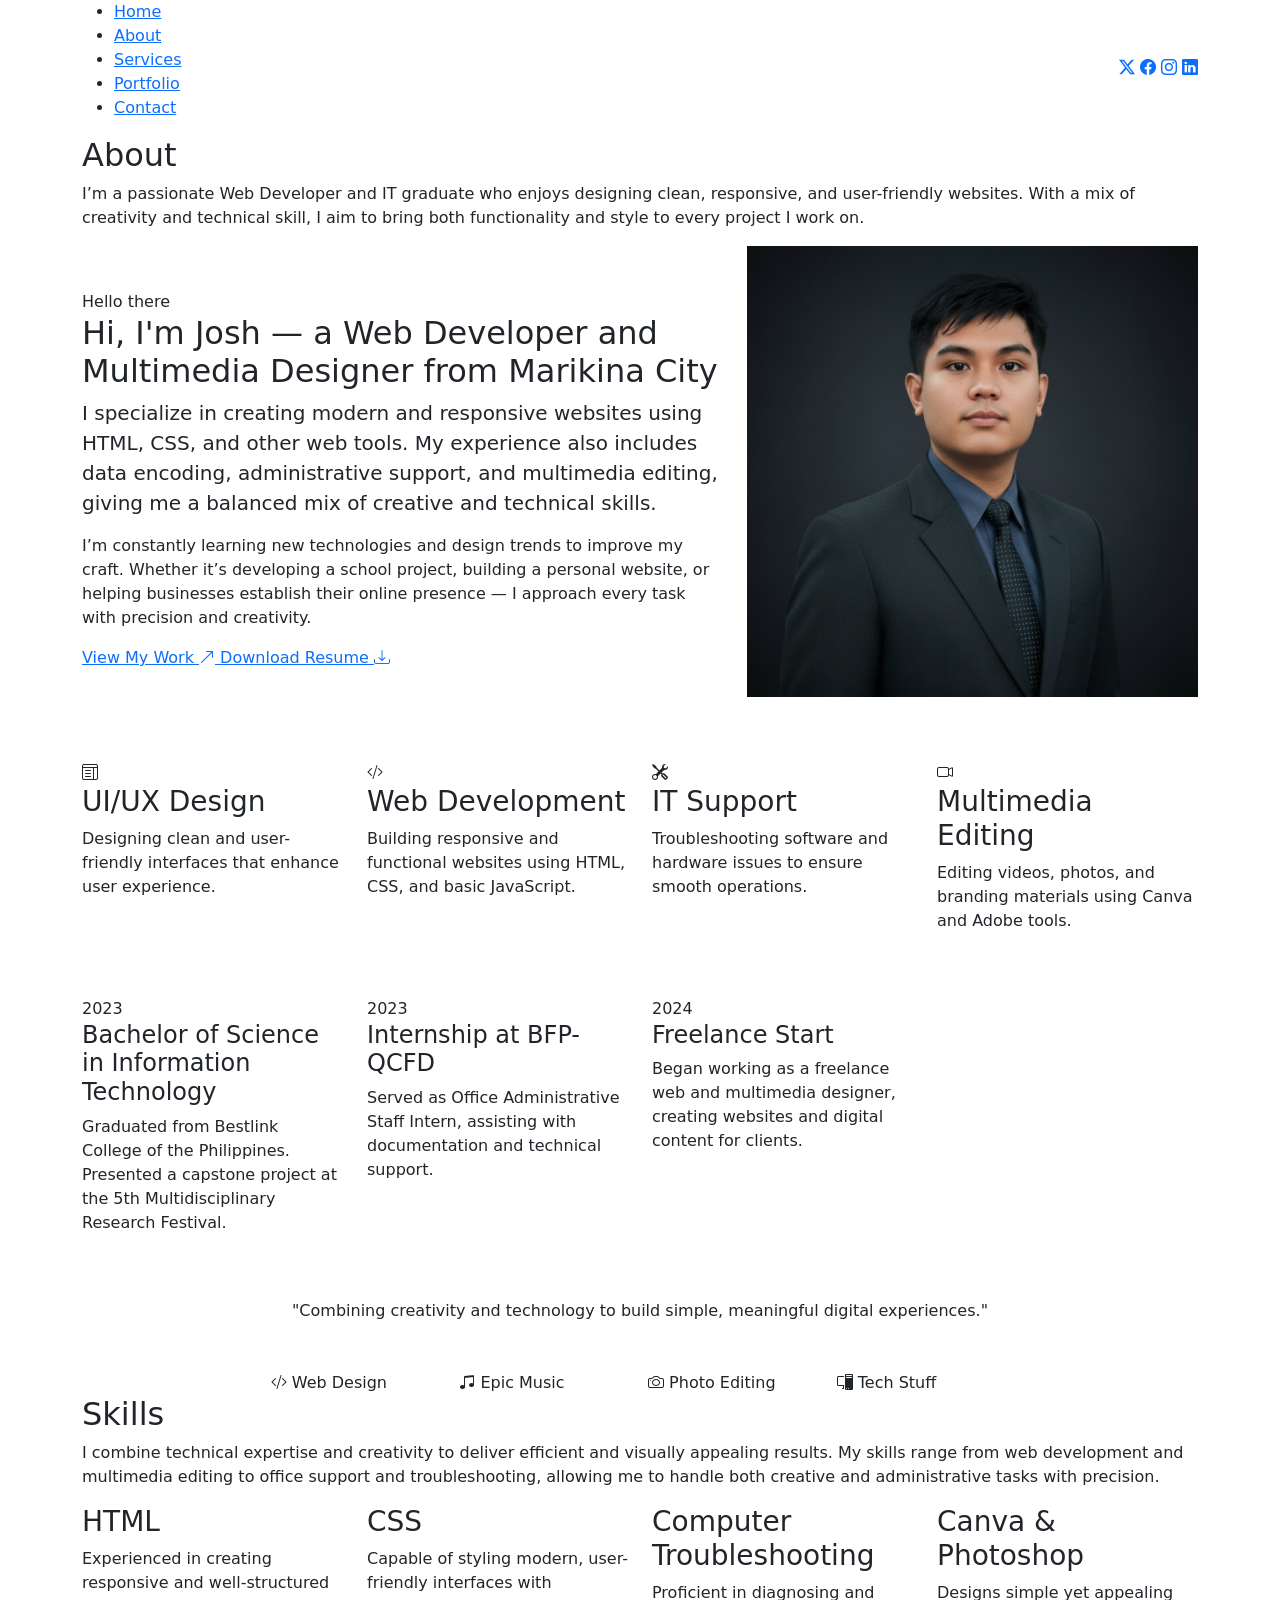
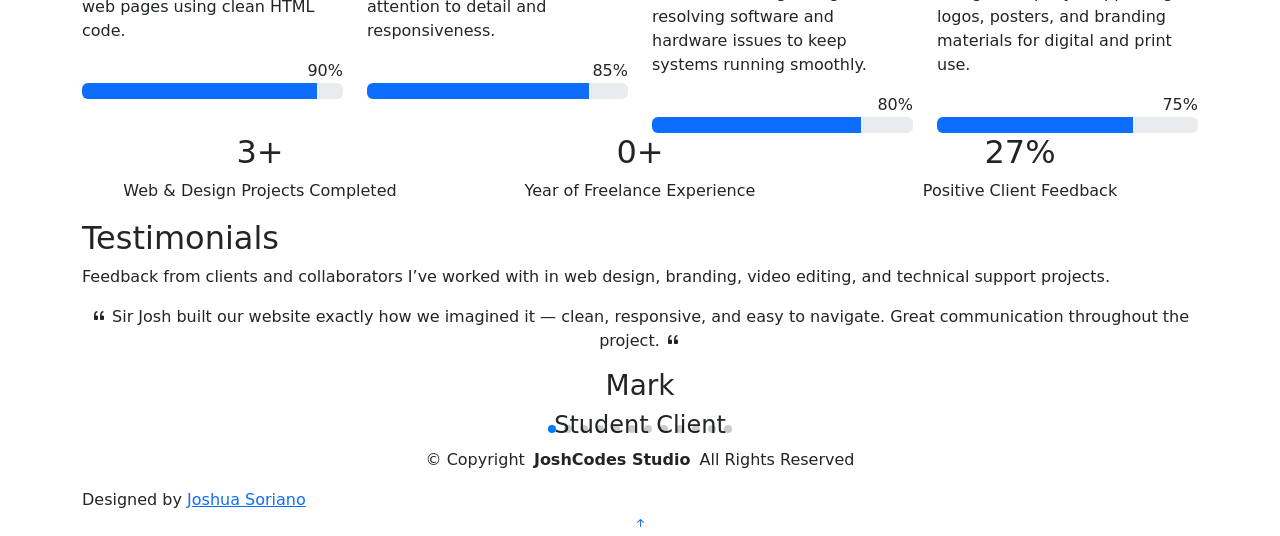
==== about.html @ 6dbc265b "Add files via upload" ====
<!DOCTYPE html>
<html lang="en">

<head>
  <meta charset="utf-8">
  <meta content="width=device-width, initial-scale=1.0" name="viewport">
  <title>About - JoshCodes Studio</title>
  <meta name="description" content="">
  <meta name="keywords" content="">
  <link href="assets/img/logo/logo.png" rel="icon" type="image/png">

  <!-- Fonts -->
  <link href="https://fonts.googleapis.com" rel="preconnect">
  <link href="https://fonts.gstatic.com" rel="preconnect" crossorigin>
  <link href="https://fonts.googleapis.com/css2?family=Roboto:ital,wght@0,100;0,300;0,400;0,500;0,700;0,900;1,100;1,300;1,400;1,500;1,700;1,900&family=Poppins:ital,wght@0,100;0,200;0,300;0,400;0,500;0,600;0,700;0,800;0,900;1,100;1,200;1,300;1,400;1,500;1,600;1,700;1,800;1,900&family=Raleway:ital,wght@0,100;0,200;0,300;0,400;0,500;0,600;0,700;0,800;0,900;1,100;1,200;1,300;1,400;1,500;1,600;1,700;1,800;1,900&display=swap" rel="stylesheet">

  <!-- Vendor CSS Files -->
  <link href="assets/vendor/bootstrap/css/bootstrap.min.css" rel="stylesheet">
  <link href="assets/vendor/bootstrap-icons/bootstrap-icons.css" rel="stylesheet">
  <link href="assets/vendor/aos/aos.css" rel="stylesheet">
  <link href="assets/vendor/swiper/swiper-bundle.min.css" rel="stylesheet">
  <link href="assets/vendor/glightbox/css/glightbox.min.css" rel="stylesheet">

  <!-- Main CSS File -->
  <link href="assets/css/main.css" rel="stylesheet">

  <!-- =======================================================
  * Template Name: FolioOne
  * Template URL: https://bootstrapmade.com/folioone-bootstrap-portfolio-website-template/
  * Updated: Aug 23 2025 with Bootstrap v5.3.7
  * Author: BootstrapMade.com
  * License: https://bootstrapmade.com/license/
  ======================================================== -->
</head>

<body class="about-page">

  <header id="header" class="header d-flex align-items-center light-background sticky-top">
    <div class="container position-relative d-flex align-items-center justify-content-between">

      <!-- <a href="index.html" class="logo d-flex align-items-center me-auto me-xl-0">
      <img src="assets/img/logo.webp" alt="">
      <h1 class="sitename">FolioOne</h1> 
    </a> -->

      <nav id="navmenu" class="navmenu">
        <ul>
          <li><a href="index.html">Home</a></li>
          <li><a href="about.html" class="active">About</a></li>
          <li><a href="services.html">Services</a></li>
          <li><a href="portfolio.html">Portfolio</a></li>
          <li><a href="contact.html">Contact</a></li>
        </ul>
        <i class="mobile-nav-toggle d-xl-none bi bi-list"></i>
      </nav>

      <div class="header-social-links">
        <a href="#" title="Twitter (Coming soon)"><i class="bi bi-twitter-x"></i></a>
        <a href="https://www.facebook.com/joshuasoriano26" target="_blank"><i class="bi bi-facebook"></i></a>
        <a href="#" title="Instagram (Coming soon)"><i class="bi bi-instagram"></i></a>
        <a href="#" title="LinkedIn (Coming soon)"><i class="bi bi-linkedin"></i></a>
      </div>

    </div>
  </header>

  <main class="main">

    <!-- About Section -->
    <section id="about" class="about section">

      <!-- Section Title -->
      <div class="container section-title" data-aos="fade-up">
        <h2>About</h2>
        <p>I’m a passionate Web Developer and IT graduate who enjoys designing clean, responsive, and user-friendly websites. With a mix of creativity and technical skill, I aim to bring both functionality and style to every project I work on.</p>
      </div><!-- End Section Title -->
    
      <div class="container" data-aos="fade-up" data-aos-delay="100">

        <!-- Intro + Photo -->
        <div class="row align-items-center justify-content-between gy-5 mb-5">
          <div class="col-lg-7" data-aos="fade-right" data-aos-delay="150">
            <div class="intro-content">
              <span class="eyebrow">Hello there</span>
              <h2 class="headline">Hi, I'm Josh — a Web Developer and Multimedia Designer from Marikina City</h2>
              <p class="lead">
                I specialize in creating modern and responsive websites using HTML, CSS, and other web tools. My experience also includes data encoding, administrative support, and multimedia editing, giving me a balanced mix of creative and technical skills.
              </p>
              <p>
                I’m constantly learning new technologies and design trends to improve my craft. Whether it’s developing a school project, building a personal website, or helping businesses establish their online presence — I approach every task with precision and creativity.
              </p>
    
              <div class="cta-group">
                <a href="portfolio.html" class="btn-ghost">
                  View My Work <i class="bi bi-arrow-up-right"></i>
                </a>
                <a href="assets/download/JoshuaSoriano_Resume.pdf" class="link-underline" download>
                  Download Resume <i class="bi bi-download"></i>
                </a>
              </div>
            </div>
          </div>
    
          <div class="col-lg-5" data-aos="zoom-in" data-aos-delay="250">
            <figure class="profile-figure text-center text-lg-end">
              <img src="assets/img/profile/Portrait.png" alt="Portrait of Joshua Soriano" class="img-fluid profile-photo">
            </figure>
          </div>
        </div>
        <!-- End Intro + Photo -->

        <!-- Skills Grid -->
        <div class="mb-5">
          <div class="row g-4">
            <div class="col-6 col-md-4 col-lg-3" data-aos="fade-up" data-aos-delay="120">
              <div class="skill-item">
                <i class="bi bi-layout-text-window"></i>
                <h3>UI/UX Design</h3>
                <p>Designing clean and user-friendly interfaces that enhance user experience.</p>
              </div>
            </div>
            <div class="col-6 col-md-4 col-lg-3" data-aos="fade-up" data-aos-delay="180">
              <div class="skill-item">
                <i class="bi bi-code-slash"></i>
                <h3>Web Development</h3>
                <p>Building responsive and functional websites using HTML, CSS, and basic JavaScript.</p>
              </div>
            </div>
            <div class="col-6 col-md-4 col-lg-3" data-aos="fade-up" data-aos-delay="240">
              <div class="skill-item">
                <i class="bi bi-tools"></i>
                <h3>IT Support</h3>
                <p>Troubleshooting software and hardware issues to ensure smooth operations.</p>
              </div>
            </div>
            <div class="col-6 col-md-4 col-lg-3" data-aos="fade-up" data-aos-delay="300">
              <div class="skill-item">
                <i class="bi bi-camera-video"></i>
                <h3>Multimedia Editing</h3>
                <p>Editing videos, photos, and branding materials using Canva and Adobe tools.</p>
              </div>
            </div>
          </div>
        </div>
        <!-- End Skills Grid -->

        <!-- Journey Timeline -->
        <div class="mb-5">
          <div class="row g-4">
            <div class="col-md-6 col-lg-3" data-aos="fade-up" data-aos-delay="120">
              <article class="timeline-item">
                <span class="dot"></span>
                <time>2023</time>
                <h4>Bachelor of Science in Information Technology</h4>
                <p>Graduated from Bestlink College of the Philippines. Presented a capstone project at the 5th Multidisciplinary Research Festival.</p>
              </article>
            </div>
            <div class="col-md-6 col-lg-3" data-aos="fade-up" data-aos-delay="180">
              <article class="timeline-item">
                <span class="dot"></span>
                <time>2023</time>
                <h4>Internship at BFP-QCFD</h4>
                <p>Served as Office Administrative Staff Intern, assisting with documentation and technical support.</p>
              </article>
            </div>
            <div class="col-md-6 col-lg-3" data-aos="fade-up" data-aos-delay="240">
              <article class="timeline-item">
                <span class="dot"></span>
                <time>2024</time>
                <h4>Freelance Start</h4>
                <p>Began working as a freelance web and multimedia designer, creating websites and digital content for clients.</p>
              </article>
            </div>
          </div>
        </div>
        <!-- End Journey Timeline -->

        <!-- Quote -->
        <blockquote class="personal-quote text-center mb-5" data-aos="fade-down" data-aos-delay="200">
          <p>"Combining creativity and technology to build simple, meaningful digital experiences."</p>
        </blockquote>
        <!-- End Quote -->

        <!-- Fun Facts -->
        <div class="row g-3 justify-content-center">
          <div class="col-6 col-md-3 col-lg-2" data-aos="zoom-in" data-aos-delay="120">
            <div class="fact-pill">
              <i class="bi bi-code-slash"></i>
              <span>Web Design</span>
            </div>
          </div>
          <div class="col-6 col-md-3 col-lg-2" data-aos="zoom-in" data-aos-delay="160">
            <div class="fact-pill">
              <i class="bi bi-music-note-beamed"></i>
              <span>Epic Music</span>
            </div>
          </div>
          <div class="col-6 col-md-3 col-lg-2" data-aos="zoom-in" data-aos-delay="200">
            <div class="fact-pill">
              <i class="bi bi-camera"></i>
              <span>Photo Editing</span>
            </div>
          </div>
          <div class="col-6 col-md-3 col-lg-2" data-aos="zoom-in" data-aos-delay="240">
            <div class="fact-pill">
              <i class="bi bi-pc-display"></i>
              <span>Tech Stuff</span>
            </div>
          </div>
        </div>
        
        <!-- End Fun Facts -->

      </div>

    </section><!-- /About Section -->

    <!-- Skills Section -->
    <section id="skills" class="skills section">

      <!-- Section Title -->
      <div class="container section-title" data-aos="fade-up">
        <h2>Skills</h2>
        <p>
          I combine technical expertise and creativity to deliver efficient and visually appealing results. 
          My skills range from web development and multimedia editing to office support and troubleshooting, 
          allowing me to handle both creative and administrative tasks with precision.
        </p>
      </div>
      <!-- End Section Title -->

      <div class="container" data-aos="fade-up" data-aos-delay="100">

        <div class="row g-4 skills-animation">
      
          <div class="col-md-6 col-lg-3" data-aos="fade-up" data-aos-delay="100">
            <div class="skill-box">
              <h3>HTML</h3>
              <p>Experienced in creating responsive and well-structured web pages using clean HTML code.</p>
              <span class="text-end d-block">90%</span>
              <div class="progress">
                <div class="progress-bar" role="progressbar" aria-valuenow="90" aria-valuemin="0" aria-valuemax="100"></div>
              </div>
            </div>
          </div>
      
          <div class="col-md-6 col-lg-3" data-aos="fade-up" data-aos-delay="200">
            <div class="skill-box">
              <h3>CSS</h3>
              <p>Capable of styling modern, user-friendly interfaces with attention to detail and responsiveness.</p>
              <span class="text-end d-block">85%</span>
              <div class="progress">
                <div class="progress-bar" role="progressbar" aria-valuenow="85" aria-valuemin="0" aria-valuemax="100"></div>
              </div>
            </div>
          </div>
      
          <div class="col-md-6 col-lg-3" data-aos="fade-up" data-aos-delay="300">
            <div class="skill-box">
              <h3>Computer Troubleshooting</h3>
              <p>Proficient in diagnosing and resolving software and hardware issues to keep systems running smoothly.</p>
              <span class="text-end d-block">80%</span>
              <div class="progress">
                <div class="progress-bar" role="progressbar" aria-valuenow="80" aria-valuemin="0" aria-valuemax="100"></div>
              </div>
            </div>
          </div>
      
          <div class="col-md-6 col-lg-3" data-aos="fade-up" data-aos-delay="400">
            <div class="skill-box">
              <h3>Canva & Photoshop</h3>
              <p>Designs simple yet appealing logos, posters, and branding materials for digital and print use.</p>
              <span class="text-end d-block">75%</span>
              <div class="progress">
                <div class="progress-bar" role="progressbar" aria-valuenow="75" aria-valuemin="0" aria-valuemax="100"></div>
              </div>
            </div>
          </div>
      
        </div>
      
      </div>
      

    </section><!-- /Skills Section -->

    <!-- Stats Section -->
    <section id="stats" class="stats section dark-background">

      <div class="container" data-aos="fade-up" data-aos-delay="100">
    
        <div class="row justify-content-center text-center counters">
    
          <div class="col-md-4" data-aos="fade-up" data-aos-delay="200">
            <h2>
              <span data-purecounter-start="0" data-purecounter-end="10" data-purecounter-duration="1" class="purecounter"></span>+
            </h2>
            <p>Web & Design Projects Completed</p>
          </div>
    
          <div class="col-md-4" data-aos="fade-up" data-aos-delay="300">
            <h2>
              <span data-purecounter-start="0" data-purecounter-end="1" data-purecounter-duration="1" class="purecounter"></span>+
            </h2>
            <p>Year of Freelance Experience</p>
          </div>
    
          <div class="col-md-4" data-aos="fade-up" data-aos-delay="400">
            <h2>
              <span data-purecounter-start="0" data-purecounter-end="90" data-purecounter-duration="1" class="purecounter"></span>%
            </h2>
            <p>Positive Client Feedback</p>
          </div>
    
        </div>
    
      </div>
    
    </section>
    
    <!-- /Stats Section -->

    <!-- Testimonials Section -->
    <section id="testimonials" class="testimonials section">

      <!-- Section Title -->
      <div class="container section-title" data-aos="fade-up">
        <h2>Testimonials</h2>
        <p>Feedback from clients and collaborators I’ve worked with in web design, branding, video editing, and technical support projects.</p>
      </div><!-- End Section Title -->
    
      <div class="container" data-aos="fade-up" data-aos-delay="100">
    
        <div class="swiper init-swiper">
          <script type="application/json" class="swiper-config">
            {
              "loop": true,
              "speed": 600,
              "autoplay": {
                "delay": 5000
              },
              "slidesPerView": "auto",
              "pagination": {
                "el": ".swiper-pagination",
                "type": "bullets",
                "clickable": true
              }
            }
          </script>
    
          <div class="swiper-wrapper">
    
            <!-- 1 -->
            <div class="swiper-slide">
              <div class="testimonial-item text-center">
                <div class="testimonial-content">
                  <p>
                    <i class="bi bi-quote quote-icon-left"></i>
                    <span>Sir Josh built our website exactly how we imagined it — clean, responsive, and easy to navigate. Great communication throughout the project.</span>
                    <i class="bi bi-quote quote-icon-right"></i>
                  </p>
                  <h3>Mark</h3>
                  <h4>Student Client</h4>
                </div>
              </div>
            </div>
    
            <!-- 2 -->
            <div class="swiper-slide">
              <div class="testimonial-item text-center">
                <div class="testimonial-content">
                  <p>
                    <i class="bi bi-quote quote-icon-left"></i>
                    <span>He helped redesign my small business page and made it more professional-looking. Highly reliable and easy to talk to.</span>
                    <i class="bi bi-quote quote-icon-right"></i>
                  </p>
                  <h3>Ana</h3>
                  <h4>Online Seller</h4>
                </div>
              </div>
            </div>
    
            <!-- 3 -->
            <div class="swiper-slide">
              <div class="testimonial-item text-center">
                <div class="testimonial-content">
                  <p>
                    <i class="bi bi-quote quote-icon-left"></i>
                    <span>I loved the logo he designed for my small brand. Simple but unique — it perfectly matched my business style.</span>
                    <i class="bi bi-quote quote-icon-right"></i>
                  </p>
                  <h3>Ella</h3>
                  <h4>Logo Design Client</h4>
                </div>
              </div>
            </div>
    
            <!-- 4 -->
            <div class="swiper-slide">
              <div class="testimonial-item text-center">
                <div class="testimonial-content">
                  <p>
                    <i class="bi bi-quote quote-icon-left"></i>
                    <span>Kuya Josh edited our short promo video for school — it looked very clean and professional. Fast turnaround too!</span>
                    <i class="bi bi-quote quote-icon-right"></i>
                  </p>
                  <h3>Renz</h3>
                  <h4>Video Editing Client</h4>
                </div>
              </div>
            </div>
    
            <!-- 5 -->
            <div class="swiper-slide">
              <div class="testimonial-item text-center">
                <div class="testimonial-content">
                  <p>
                    <i class="bi bi-quote quote-icon-left"></i>
                    <span>I asked him to make a short montage with captions for our event — everything turned out great. Excellent attention to detail!</span>
                    <i class="bi bi-quote quote-icon-right"></i>
                  </p>
                  <h3>Mae</h3>
                  <h4>Multimedia Project</h4>
                </div>
              </div>
            </div>
    
            <!-- 6 -->
            <div class="swiper-slide">
              <div class="testimonial-item text-center">
                <div class="testimonial-content">
                  <p>
                    <i class="bi bi-quote quote-icon-left"></i>
                    <span>Very accommodating and professional. He helped me fix my laptop and organize my files quickly and efficiently.</span>
                    <i class="bi bi-quote quote-icon-right"></i>
                  </p>
                  <h3>Leo</h3>
                  <h4>IT Support Client</h4>
                </div>
              </div>
            </div>
    
            <!-- 7 -->
            <div class="swiper-slide">
              <div class="testimonial-item text-center">
                <div class="testimonial-content">
                  <p>
                    <i class="bi bi-quote quote-icon-left"></i>
                    <span>Josh designed a clean landing page for our research project. It was easy to use and looked professional on all devices.</span>
                    <i class="bi bi-quote quote-icon-right"></i>
                  </p>
                  <h3>Carl</h3>
                  <h4>Academic Project</h4>
                </div>
              </div>
            </div>
    
            <!-- 8 -->
            <div class="swiper-slide">
              <div class="testimonial-item text-center">
                <div class="testimonial-content">
                  <p>
                    <i class="bi bi-quote quote-icon-left"></i>
                    <span>I needed a quick logo for my vlog page — Joshua delivered within a day! Great creativity and simplicity.</span>
                    <i class="bi bi-quote quote-icon-right"></i>
                  </p>
                  <h3>Bea</h3>
                  <h4>Vlogger Client</h4>
                </div>
              </div>
            </div>
    
            <!-- 9 -->
            <div class="swiper-slide">
              <div class="testimonial-item text-center">
                <div class="testimonial-content">
                  <p>
                    <i class="bi bi-quote quote-icon-left"></i>
                    <span>He created an intro video for our presentation using CapCut — everyone in class loved it. Highly recommended!</span>
                    <i class="bi bi-quote quote-icon-right"></i>
                  </p>
                  <h3>Steve</h3>
                  <h4>Video Editing Project</h4>
                </div>
              </div>
            </div>
    
            <!-- 10 -->
            <div class="swiper-slide">
              <div class="testimonial-item text-center">
                <div class="testimonial-content">
                  <p>
                    <i class="bi bi-quote quote-icon-left"></i>
                    <span>He helped our team format reports and fix data layouts in Excel — very organized and dependable.</span>
                    <i class="bi bi-quote quote-icon-right"></i>
                  </p>
                  <h3>Grace</h3>
                  <h4>Admin Task Support</h4>
                </div>
              </div>
            </div>
    
            <!-- 11 -->
            <div class="swiper-slide">
              <div class="testimonial-item text-center">
                <div class="testimonial-content">
                  <p>
                    <i class="bi bi-quote quote-icon-left"></i>
                    <span>Josh helped me troubleshoot some website issues — he was patient and explained everything clearly. Great service!</span>
                    <i class="bi bi-quote quote-icon-right"></i>
                  </p>
                  <h3>Ian</h3>
                  <h4>Technical Support Client</h4>
                </div>
              </div>
            </div>
    
            <!-- 12 -->
            <div class="swiper-slide">
              <div class="testimonial-item text-center">
                <div class="testimonial-content">
                  <p>
                    <i class="bi bi-quote quote-icon-left"></i>
                    <span>Easy to work with and delivers quality results. I’ve collaborated with him twice already for digital posters and layout designs.</span>
                    <i class="bi bi-quote quote-icon-right"></i>
                  </p>
                  <h3>Lara</h3>
                  <h4>Graphic Design Client</h4>
                </div>
              </div>
            </div>
    
          </div>
          <div class="swiper-pagination"></div>
        </div>
    
      </div>
    
    </section>    
    <!-- /Testimonials Section -->

  </main>

  <footer id="footer" class="footer">

    <div class="container">
      <div class="copyright text-center ">
        <p>© <span>Copyright</span> <strong class="px-1 sitename">JoshCodes Studio</strong> <span>All Rights Reserved<br></span></p>
      </div>
      <div class="credits">
        <!-- All the links in the footer should remain intact. -->
        <!-- You can delete the links only if you've purchased the pro version. -->
        <!-- Licensing information: https://bootstrapmade.com/license/ -->
        <!-- Purchase the pro version with working PHP/AJAX contact form: [buy-url] -->
        Designed by <a href="https://bootstrapmade.com/">Joshua Soriano</a>
      </div>
    </div>

  </footer>

  <!-- Scroll Top -->
  <a href="#" id="scroll-top" class="scroll-top d-flex align-items-center justify-content-center"><i class="bi bi-arrow-up-short"></i></a>

  <!-- Preloader -->
  <div id="preloader"></div>

  <!-- Vendor JS Files -->
  <script src="assets/vendor/bootstrap/js/bootstrap.bundle.min.js"></script>
  <script src="assets/vendor/php-email-form/validate.js"></script>
  <script src="assets/vendor/aos/aos.js"></script>
  <script src="assets/vendor/typed.js/typed.umd.js"></script>
  <script src="assets/vendor/waypoints/noframework.waypoints.js"></script>
  <script src="assets/vendor/purecounter/purecounter_vanilla.js"></script>
  <script src="assets/vendor/swiper/swiper-bundle.min.js"></script>
  <script src="assets/vendor/imagesloaded/imagesloaded.pkgd.min.js"></script>
  <script src="assets/vendor/isotope-layout/isotope.pkgd.min.js"></script>
  <script src="assets/vendor/glightbox/js/glightbox.min.js"></script>

  <!-- Main JS File -->
  <script src="assets/js/main.js"></script>

</body>

</html>
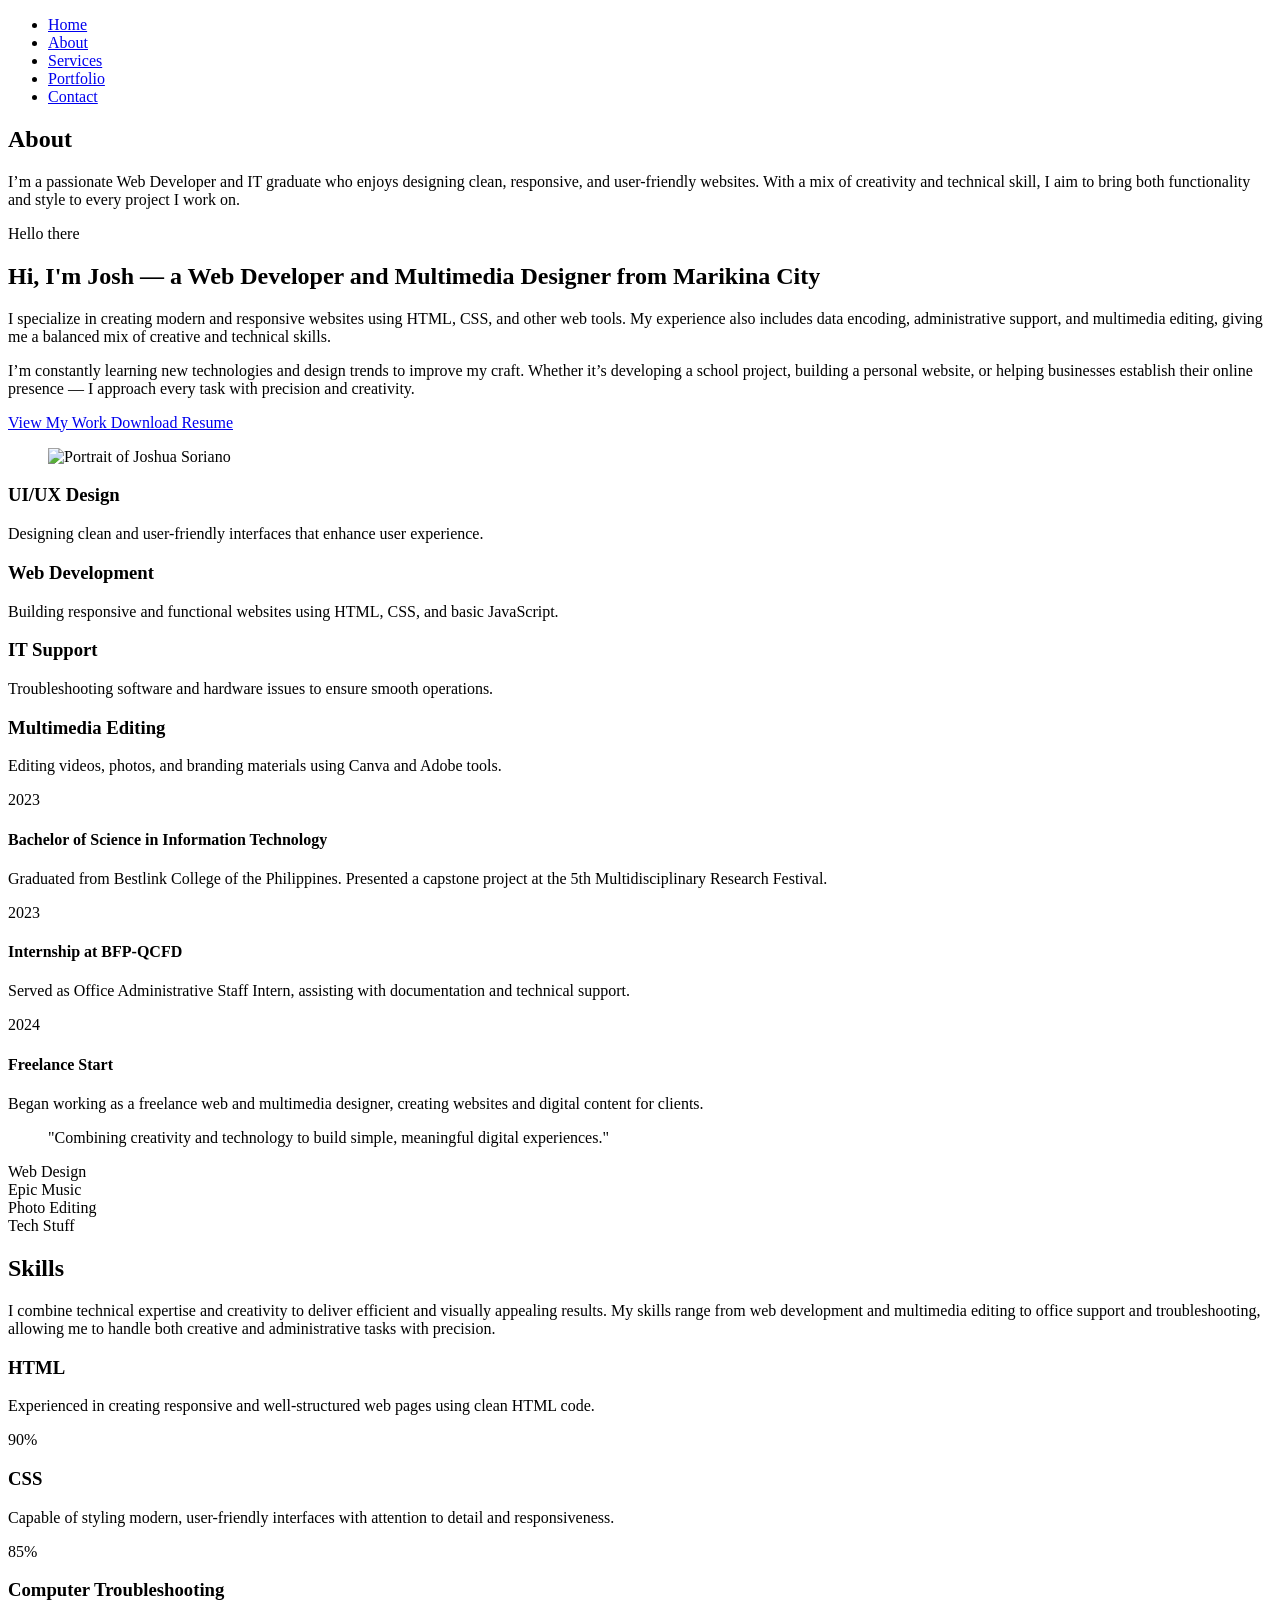
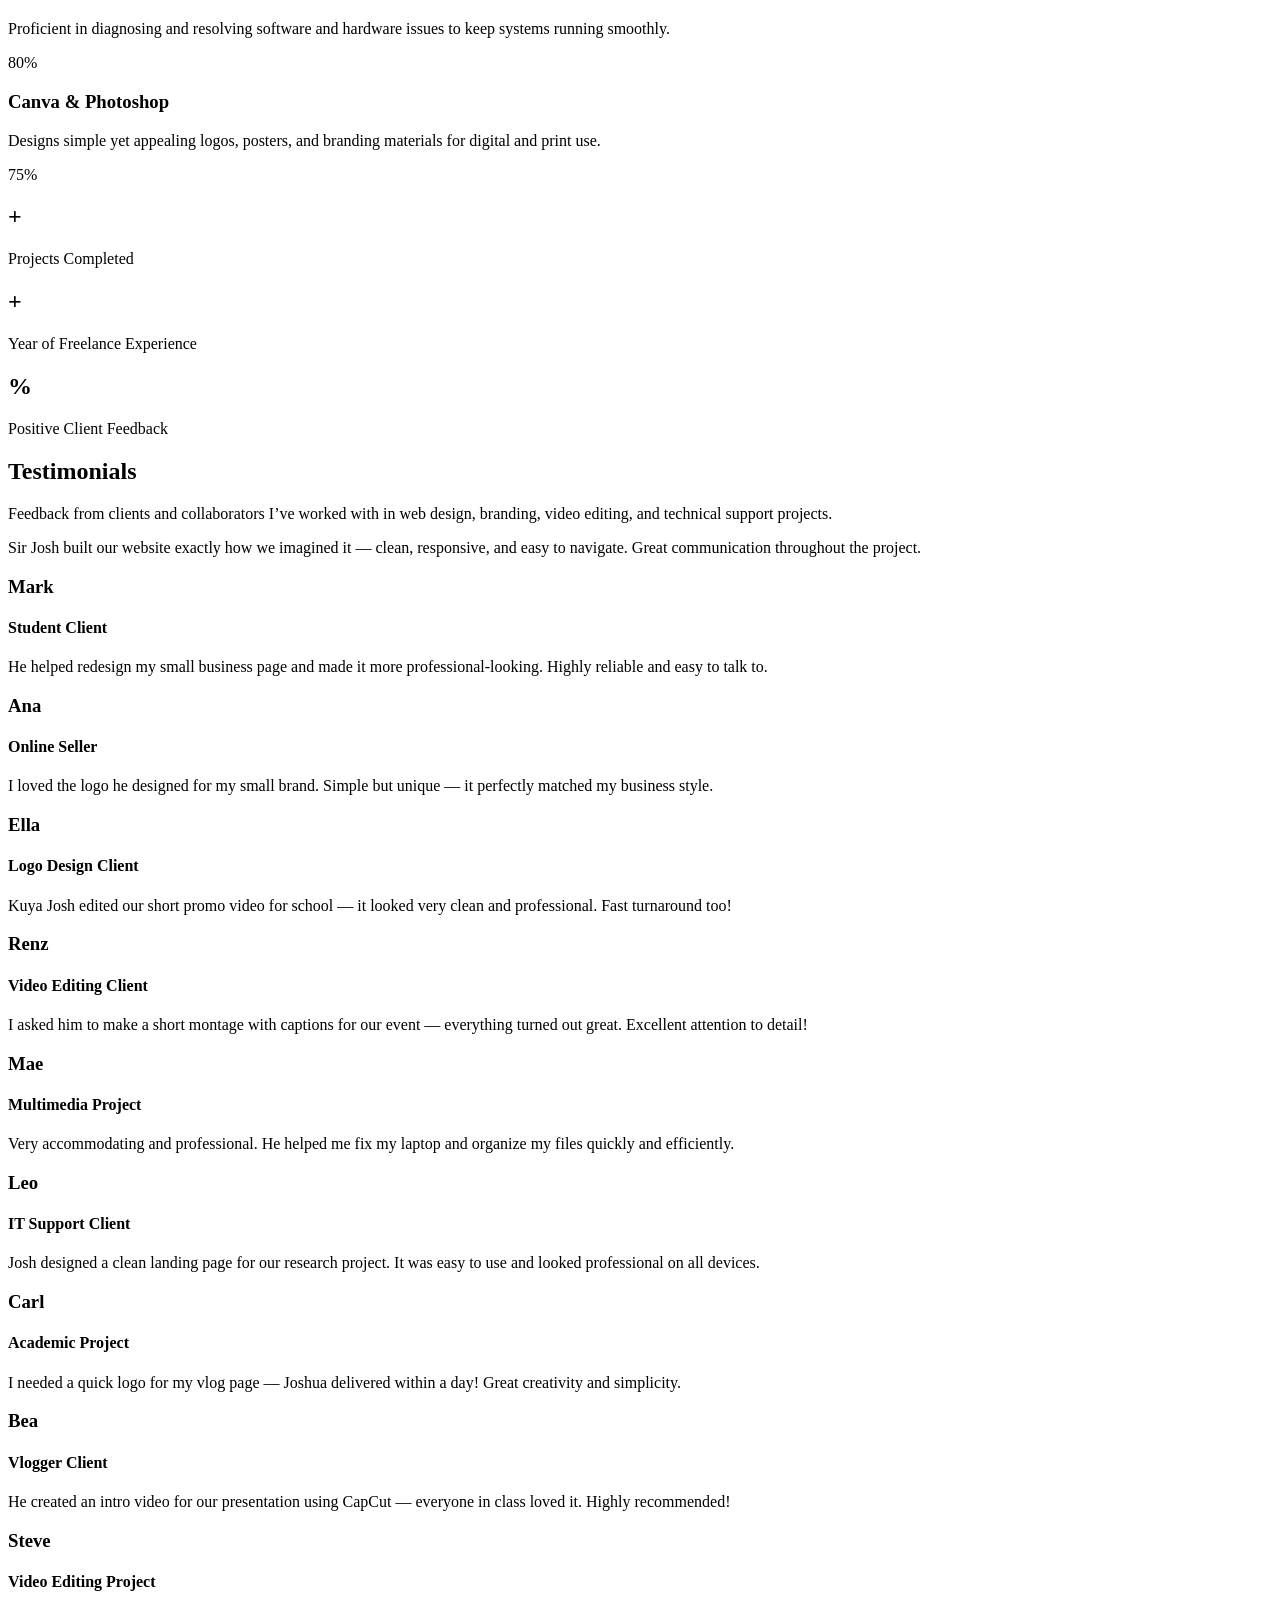
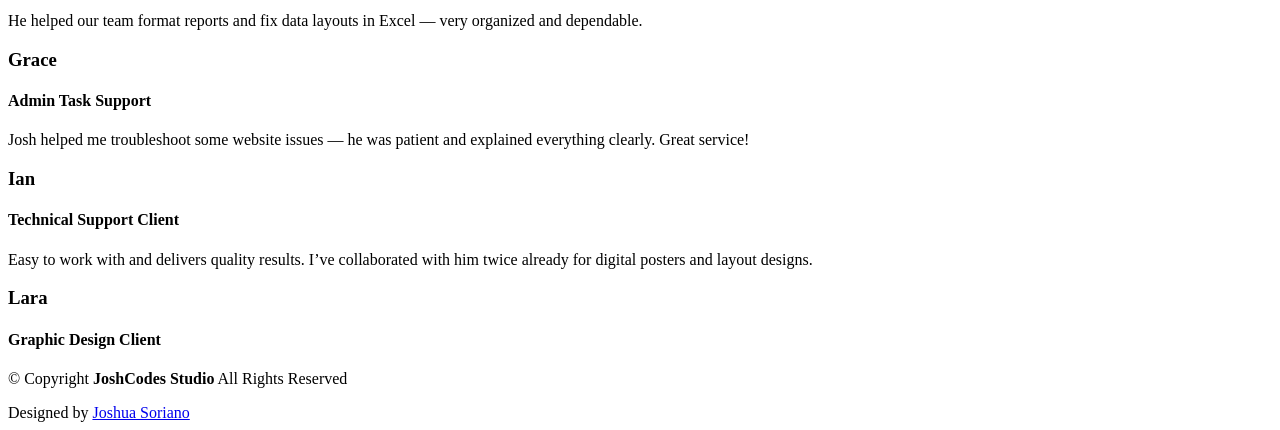
==== commit 26207371: "Add files via upload" ====
--- a/about.html
+++ b/about.html
@@ -57,7 +57,7 @@
       <div class="header-social-links">
         <a href="#" title="Twitter (Coming soon)"><i class="bi bi-twitter-x"></i></a>
         <a href="https://www.facebook.com/joshuasoriano26" target="_blank"><i class="bi bi-facebook"></i></a>
-        <a href="#" title="Instagram (Coming soon)"><i class="bi bi-instagram"></i></a>
+        <a href="https://www.instagram.com/joshua.soooo" target="_blank"><i class="bi bi-instagram"></i></a>
         <a href="#" title="LinkedIn (Coming soon)"><i class="bi bi-linkedin"></i></a>
       </div>
 
@@ -293,9 +293,9 @@
     
           <div class="col-md-4" data-aos="fade-up" data-aos-delay="200">
             <h2>
-              <span data-purecounter-start="0" data-purecounter-end="10" data-purecounter-duration="1" class="purecounter"></span>+
+              <span data-purecounter-start="0" data-purecounter-end="30" data-purecounter-duration="1" class="purecounter"></span>+
             </h2>
-            <p>Web & Design Projects Completed</p>
+            <p>Projects Completed</p>
           </div>
     
           <div class="col-md-4" data-aos="fade-up" data-aos-delay="300">
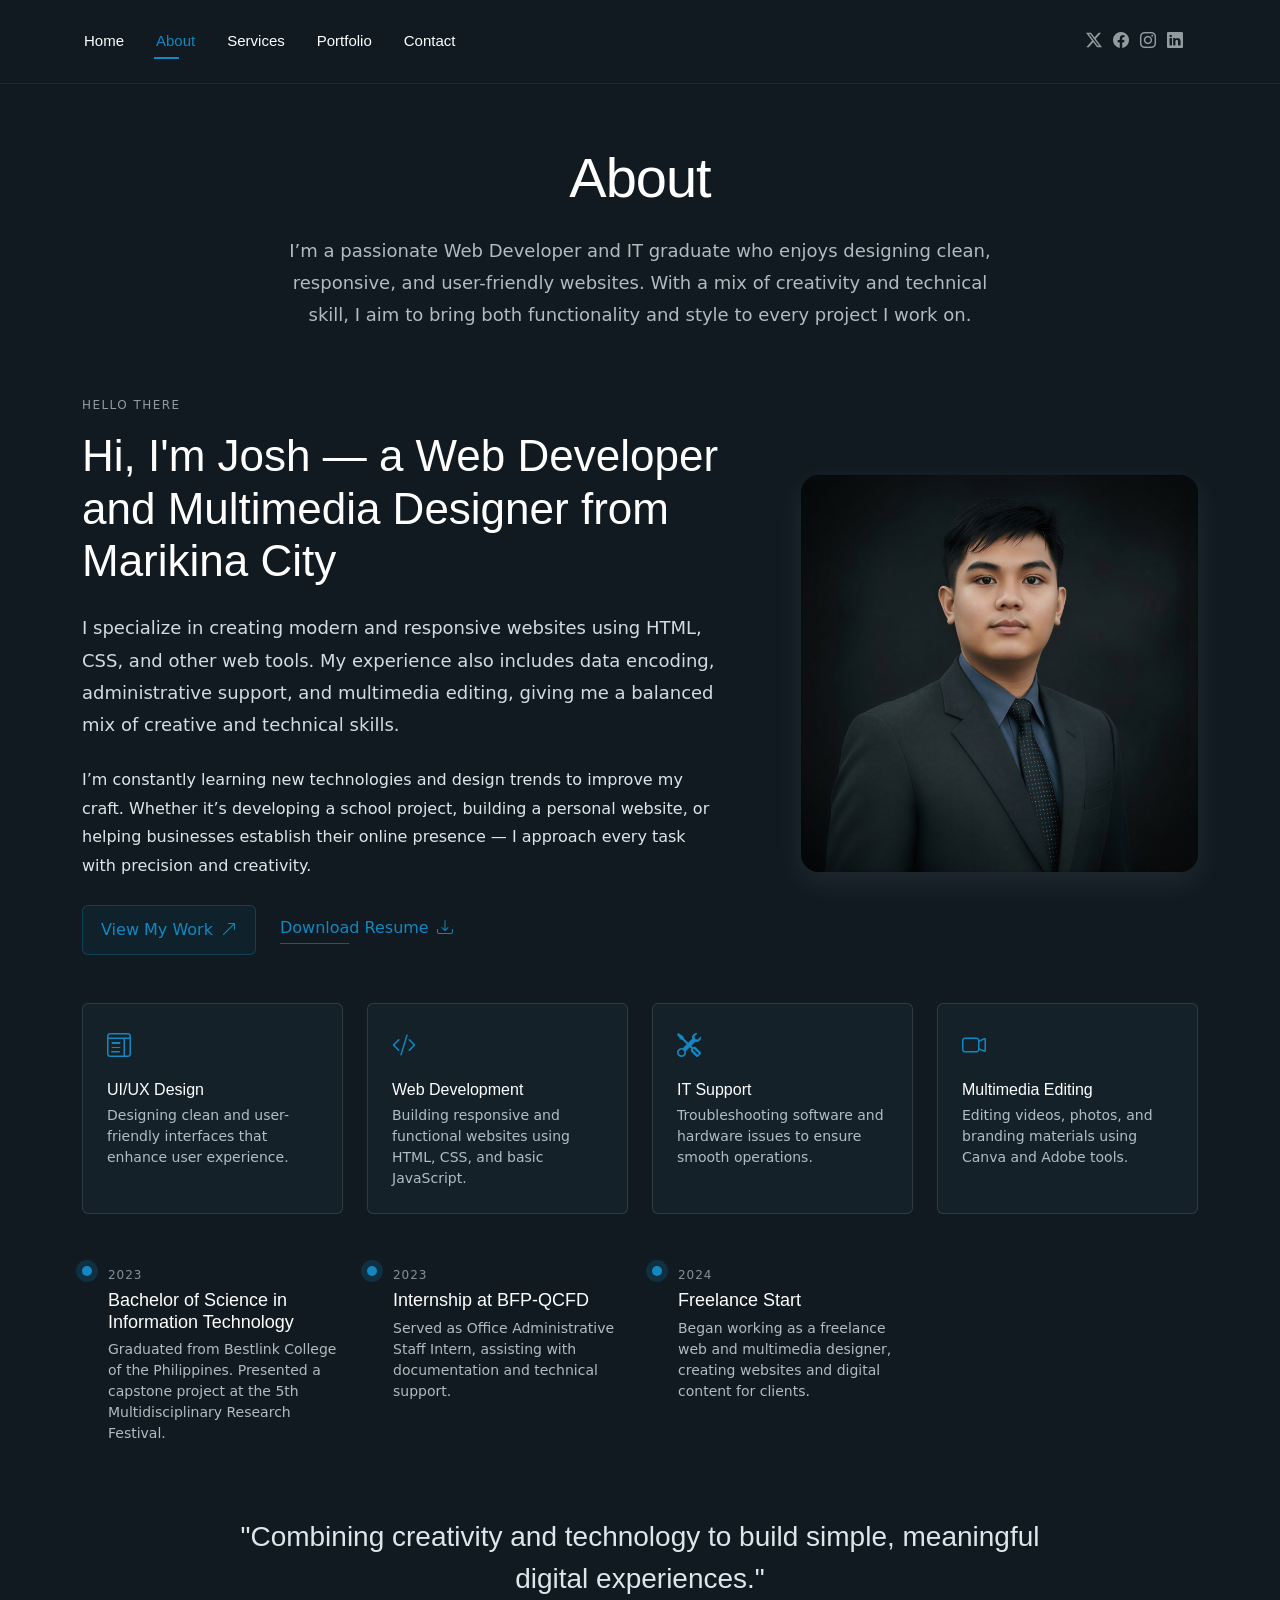
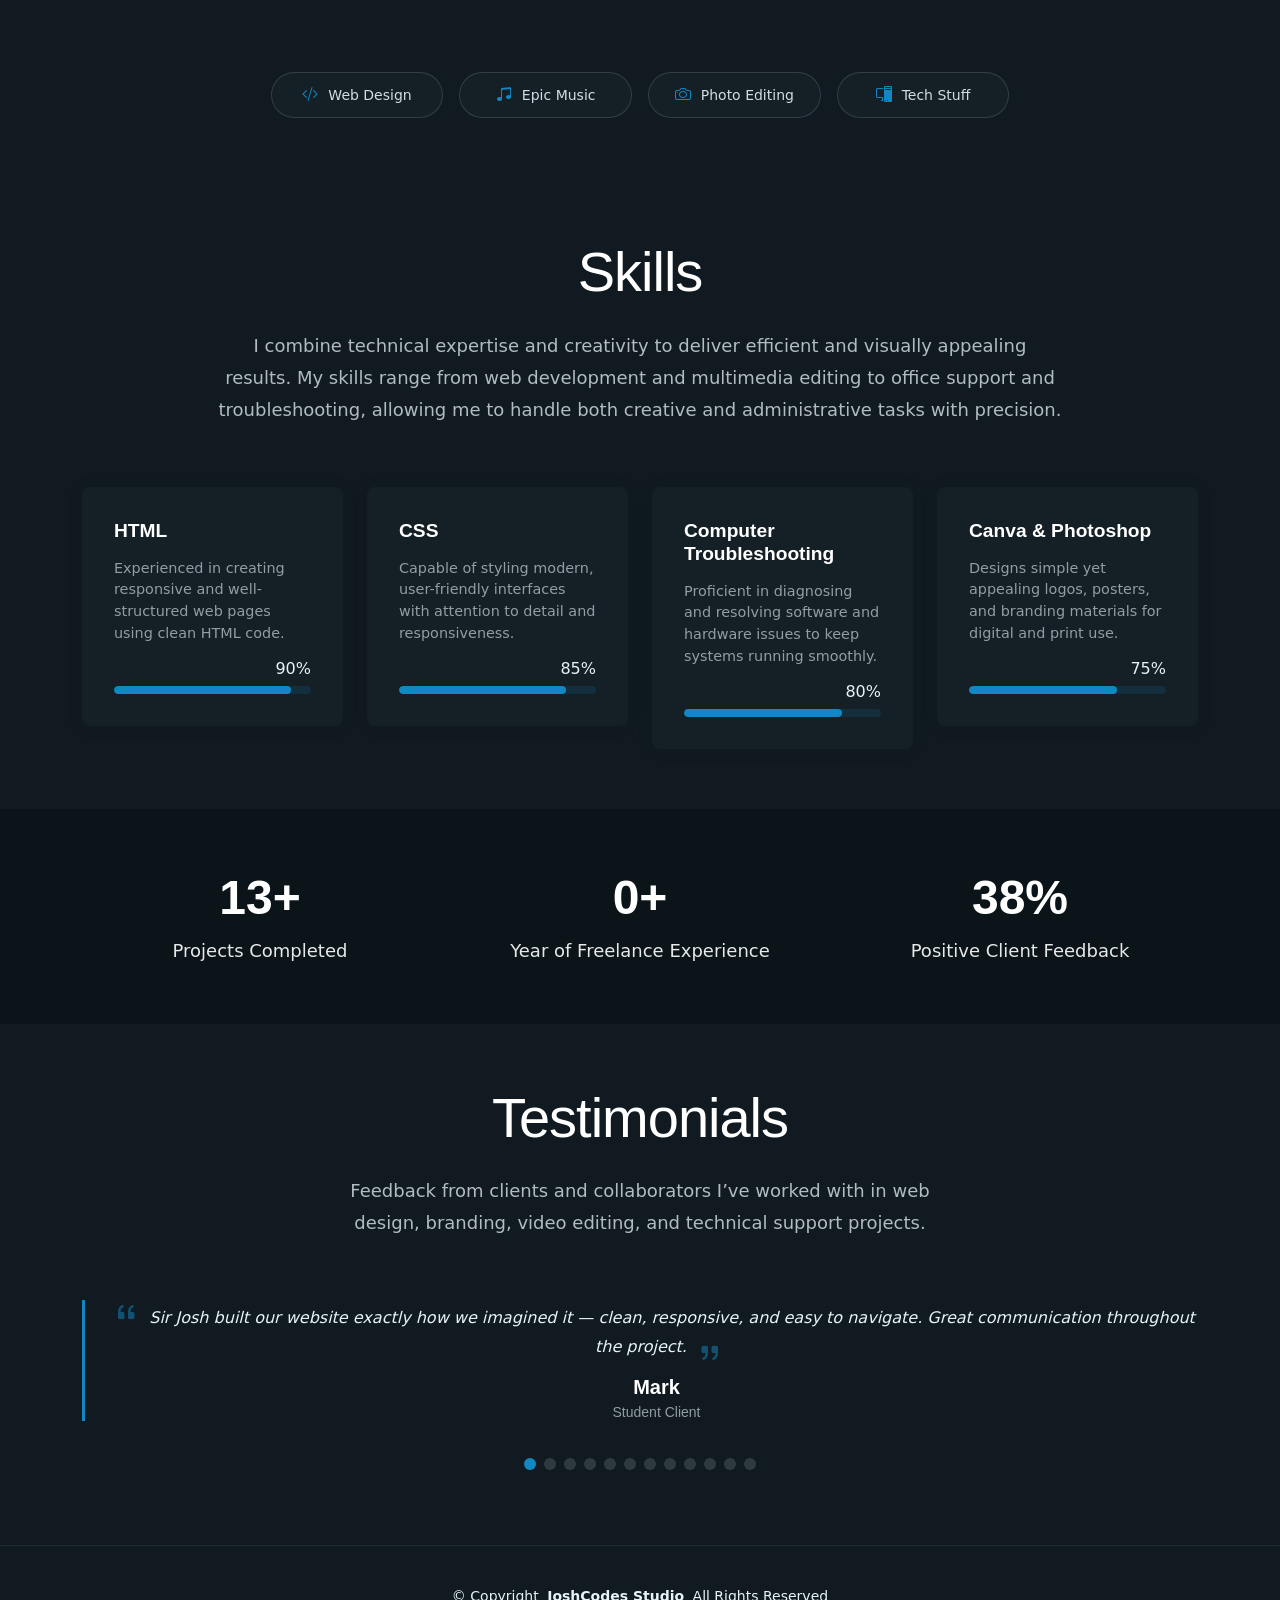
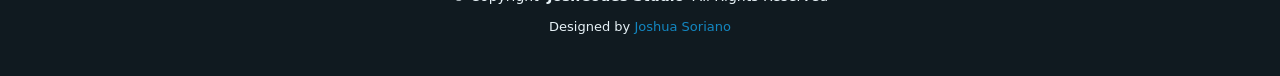
==== commit 36dc5c78: "Update about.html" ====
--- a/about.html
+++ b/about.html
@@ -548,11 +548,7 @@
         <p>© <span>Copyright</span> <strong class="px-1 sitename">JoshCodes Studio</strong> <span>All Rights Reserved<br></span></p>
       </div>
       <div class="credits">
-        <!-- All the links in the footer should remain intact. -->
-        <!-- You can delete the links only if you've purchased the pro version. -->
-        <!-- Licensing information: https://bootstrapmade.com/license/ -->
-        <!-- Purchase the pro version with working PHP/AJAX contact form: [buy-url] -->
-        Designed by <a href="https://bootstrapmade.com/">Joshua Soriano</a>
+        Designed by <a href="https://www.facebook.com/joshuasoriano26">Joshua Soriano</a>
       </div>
     </div>
 
@@ -581,4 +577,4 @@
 
 </body>
 
-</html>+</html>
--- a/assets/css/main.css
+++ b/assets/css/main.css
@@ -0,0 +1,2842 @@
+:root {
+  --default-font: "Roboto",  system-ui, -apple-system, "Segoe UI", Roboto, "Helvetica Neue", Arial, "Noto Sans", "Liberation Sans", sans-serif, "Apple Color Emoji", "Segoe UI Emoji", "Segoe UI Symbol", "Noto Color Emoji";
+  --heading-font: "Raleway",  sans-serif;
+  --nav-font: "Poppins",  sans-serif;
+}
+
+/* Global Colors - The following color variables are used throughout the website. Updating them here will change the color scheme of the entire website */
+:root { 
+  --background-color: #101a20; /* Background color for the entire website, including individual sections */
+  --default-color: #e7f2f7; /* Default color used for the majority of the text content across the entire website */
+  --heading-color: #ffffff; /* Color for headings, subheadings and title throughout the website */
+  --accent-color: #1387c1; /* Accent color that represents your brand on the website. It's used for buttons, links, and other elements that need to stand out */
+  --surface-color: #141f26; /* The surface color is used as a background of boxed elements within sections, such as cards, icon boxes, or other elements that require a visual separation from the global background. */
+  --contrast-color: #ffffff; /* Contrast color for text, ensuring readability against backgrounds of accent, heading, or default colors. */
+}
+
+/* Nav Menu Colors - The following color variables are used specifically for the navigation menu. They are separate from the global colors to allow for more customization options */
+:root {
+  --nav-color: #ffffff;  /* The default color of the main navmenu links */
+  --nav-hover-color: #1387c1; /* Applied to main navmenu links when they are hovered over or active */
+  --nav-mobile-background-color: #213642; /* Used as the background color for mobile navigation menu */
+  --nav-dropdown-background-color: #051117; /* Used as the background color for dropdown items that appear when hovering over primary navigation items */
+  --nav-dropdown-color: #e7f2f7; /* Used for navigation links of the dropdown items in the navigation menu. */
+  --nav-dropdown-hover-color: #1387c1; /* Similar to --nav-hover-color, this color is applied to dropdown navigation links when they are hovered over. */
+}
+
+/* Color Presets - These classes override global colors when applied to any section or element, providing reuse of the sam color scheme. */
+
+.light-background {
+  --background-color: #142027;
+  --surface-color: #325264;
+}
+
+.dark-background {
+  --background-color: #0b1419;
+  --default-color: #ffffff;
+  --heading-color: #ffffff;
+  --surface-color: #252525;
+  --contrast-color: #ffffff;
+}
+
+/* Smooth scroll */
+:root {
+  scroll-behavior: smooth;
+}
+
+/*--------------------------------------------------------------
+# General Styling & Shared Classes
+--------------------------------------------------------------*/
+body {
+  color: var(--default-color);
+  background-color: var(--background-color);
+  font-family: var(--default-font);
+}
+
+a {
+  color: var(--accent-color);
+  text-decoration: none;
+  transition: 0.3s;
+}
+
+a:hover {
+  color: color-mix(in srgb, var(--accent-color), transparent 25%);
+  text-decoration: none;
+}
+
+h1,
+h2,
+h3,
+h4,
+h5,
+h6 {
+  color: var(--heading-color);
+  font-family: var(--heading-font);
+}
+
+/* PHP Email Form Messages
+------------------------------*/
+.php-email-form .error-message {
+  display: none;
+  background: #df1529;
+  color: #ffffff;
+  text-align: left;
+  padding: 15px;
+  margin-bottom: 24px;
+  font-weight: 600;
+}
+
+.php-email-form .sent-message {
+  display: none;
+  color: #ffffff;
+  background: #059652;
+  text-align: center;
+  padding: 15px;
+  margin-bottom: 24px;
+  font-weight: 600;
+}
+
+.php-email-form .loading {
+  display: none;
+  background: var(--surface-color);
+  text-align: center;
+  padding: 15px;
+  margin-bottom: 24px;
+}
+
+.php-email-form .loading:before {
+  content: "";
+  display: inline-block;
+  border-radius: 50%;
+  width: 24px;
+  height: 24px;
+  margin: 0 10px -6px 0;
+  border: 3px solid var(--accent-color);
+  border-top-color: var(--surface-color);
+  animation: php-email-form-loading 1s linear infinite;
+}
+
+@keyframes php-email-form-loading {
+  0% {
+    transform: rotate(0deg);
+  }
+
+  100% {
+    transform: rotate(360deg);
+  }
+}
+
+/*--------------------------------------------------------------
+# Global Header
+--------------------------------------------------------------*/
+.header {
+  --background-color: rgba(255, 255, 255, 0);
+  color: var(--default-color);
+  background-color: var(--background-color);
+  padding: 15px 0;
+  transition: all 0.5s;
+  z-index: 997;
+  border-bottom: 1px solid color-mix(in srgb, var(--default-color), transparent 92%);
+}
+
+.header .logo {
+  line-height: 1;
+}
+
+.header .logo img {
+  max-height: 36px;
+  margin-right: 8px;
+}
+
+.header .logo h1 {
+  font-size: 32px;
+  margin: 0;
+  font-weight: 400;
+  color: var(--heading-color);
+}
+
+.header .header-social-links {
+  padding-right: 15px;
+}
+
+.header .header-social-links a {
+  color: color-mix(in srgb, var(--default-color), transparent 40%);
+  padding-left: 6px;
+  display: inline-block;
+  transition: 0.3s;
+  font-size: 16px;
+}
+
+.header .header-social-links a:hover {
+  color: var(--default-color);
+}
+
+.header .header-social-links a i {
+  line-height: 0px;
+}
+
+@media (max-width: 1200px) {
+  .header .logo {
+    order: 1;
+  }
+
+  .header .header-social-links {
+    order: 2;
+  }
+
+  .header .navmenu {
+    order: 3;
+  }
+}
+
+/* Global Header on Scroll
+------------------------------*/
+.scrolled .header {
+  --background-color: rgba(16, 26, 32, 0.9);
+}
+
+/*--------------------------------------------------------------
+# Navigation Menu
+--------------------------------------------------------------*/
+/* Desktop Navigation */
+@media (min-width: 1200px) {
+  .navmenu {
+    padding: 0;
+  }
+
+  .navmenu ul {
+    margin: 0;
+    padding: 0;
+    display: flex;
+    list-style: none;
+    align-items: center;
+  }
+
+  .navmenu li {
+    position: relative;
+  }
+
+  .navmenu>ul>li {
+    white-space: nowrap;
+    padding: 15px 28px 15px 0;
+  }
+
+  .navmenu>ul>li:last-child {
+    padding-right: 0;
+  }
+
+  .navmenu a,
+  .navmenu a:focus {
+    color: var(--nav-color);
+    font-size: 15px;
+    padding: 0 2px;
+    font-family: var(--nav-font);
+    font-weight: 400;
+    display: flex;
+    align-items: center;
+    justify-content: space-between;
+    white-space: nowrap;
+    transition: 0.3s;
+    position: relative;
+  }
+
+  .navmenu a i,
+  .navmenu a:focus i {
+    font-size: 12px;
+    line-height: 0;
+    margin-left: 5px;
+    transition: 0.3s;
+  }
+
+  .navmenu>ul>li>a:before {
+    content: "";
+    position: absolute;
+    height: 2px;
+    bottom: -6px;
+    left: 0;
+    background-color: var(--nav-hover-color);
+    visibility: hidden;
+    width: 0px;
+    transition: all 0.3s ease-in-out 0s;
+  }
+
+  .navmenu a:hover:before,
+  .navmenu li:hover>a:before,
+  .navmenu .active:before {
+    visibility: visible;
+    width: 25px;
+  }
+
+  .navmenu li:hover>a,
+  .navmenu .active,
+  .navmenu .active:focus {
+    color: var(--nav-hover-color);
+  }
+
+  .navmenu .dropdown ul {
+    margin: 0;
+    padding: 10px 0;
+    background: var(--nav-dropdown-background-color);
+    display: block;
+    position: absolute;
+    visibility: hidden;
+    left: -5px;
+    top: 130%;
+    opacity: 0;
+    transition: 0.3s;
+    border-radius: 4px;
+    z-index: 99;
+    box-shadow: 0px 0px 30px rgba(0, 0, 0, 0.1);
+  }
+
+  .navmenu .dropdown ul li {
+    min-width: 200px;
+  }
+
+  .navmenu .dropdown ul a {
+    padding: 10px 20px;
+    font-size: 15px;
+    text-transform: none;
+    color: var(--nav-dropdown-color);
+  }
+
+  .navmenu .dropdown ul a i {
+    font-size: 12px;
+  }
+
+  .navmenu .dropdown ul a:hover,
+  .navmenu .dropdown ul .active:hover,
+  .navmenu .dropdown ul li:hover>a {
+    color: var(--nav-dropdown-hover-color);
+  }
+
+  .navmenu .dropdown:hover>ul {
+    opacity: 1;
+    top: 100%;
+    visibility: visible;
+  }
+
+  .navmenu .dropdown .dropdown ul {
+    top: 0;
+    left: -90%;
+    visibility: hidden;
+  }
+
+  .navmenu .dropdown .dropdown:hover>ul {
+    opacity: 1;
+    top: 0;
+    left: -100%;
+    visibility: visible;
+  }
+}
+
+/* Mobile Navigation */
+@media (max-width: 1199px) {
+  .mobile-nav-toggle {
+    color: var(--nav-color);
+    font-size: 28px;
+    line-height: 0;
+    margin-right: 10px;
+    cursor: pointer;
+    transition: color 0.3s;
+  }
+
+  .navmenu {
+    padding: 0;
+    z-index: 9997;
+  }
+
+  .navmenu ul {
+    display: none;
+    list-style: none;
+    position: absolute;
+    inset: 60px 20px 20px 20px;
+    padding: 10px 0;
+    margin: 0;
+    border-radius: 6px;
+    background-color: var(--nav-mobile-background-color);
+    border: 1px solid color-mix(in srgb, var(--default-color), transparent 90%);
+    box-shadow: none;
+    overflow-y: auto;
+    transition: 0.3s;
+    z-index: 9998;
+  }
+
+  .navmenu a,
+  .navmenu a:focus {
+    color: var(--nav-dropdown-color);
+    padding: 10px 20px;
+    font-family: var(--nav-font);
+    font-size: 17px;
+    font-weight: 500;
+    display: flex;
+    align-items: center;
+    justify-content: space-between;
+    white-space: nowrap;
+    transition: 0.3s;
+  }
+
+  .navmenu a i,
+  .navmenu a:focus i {
+    font-size: 12px;
+    line-height: 0;
+    margin-left: 5px;
+    width: 30px;
+    height: 30px;
+    display: flex;
+    align-items: center;
+    justify-content: center;
+    border-radius: 50%;
+    transition: 0.3s;
+    background-color: color-mix(in srgb, var(--accent-color), transparent 90%);
+  }
+
+  .navmenu a i:hover,
+  .navmenu a:focus i:hover {
+    background-color: var(--accent-color);
+    color: var(--contrast-color);
+  }
+
+  .navmenu a:hover,
+  .navmenu .active,
+  .navmenu .active:focus {
+    color: var(--nav-dropdown-hover-color);
+  }
+
+  .navmenu .active i,
+  .navmenu .active:focus i {
+    background-color: var(--accent-color);
+    color: var(--contrast-color);
+    transform: rotate(180deg);
+  }
+
+  .navmenu .dropdown ul {
+    position: static;
+    display: none;
+    z-index: 99;
+    padding: 10px 0;
+    margin: 10px 20px;
+    background-color: var(--nav-dropdown-background-color);
+    transition: all 0.5s ease-in-out;
+  }
+
+  .navmenu .dropdown ul ul {
+    background-color: rgba(33, 37, 41, 0.1);
+  }
+
+  .navmenu .dropdown>.dropdown-active {
+    display: block;
+    background-color: rgba(33, 37, 41, 0.03);
+  }
+
+  .mobile-nav-active {
+    overflow: hidden;
+  }
+
+  .mobile-nav-active .mobile-nav-toggle {
+    color: #fff;
+    position: absolute;
+    font-size: 32px;
+    top: 15px;
+    right: 15px;
+    margin-right: 0;
+    z-index: 9999;
+  }
+
+  .mobile-nav-active .navmenu {
+    position: fixed;
+    overflow: hidden;
+    inset: 0;
+    background: rgba(33, 37, 41, 0.8);
+    transition: 0.3s;
+  }
+
+  .mobile-nav-active .navmenu>ul {
+    display: block;
+  }
+}
+
+/*--------------------------------------------------------------
+# Global Footer
+--------------------------------------------------------------*/
+.footer {
+  color: var(--default-color);
+  background-color: var(--background-color);
+  font-size: 14px;
+  padding: 40px 0;
+  position: relative;
+  border-top: 1px solid color-mix(in srgb, var(--default-color), transparent 92%);
+}
+
+.footer .copyright p {
+  margin-bottom: 0;
+}
+
+.footer .social-links {
+  margin-top: 20px;
+}
+
+.footer .social-links a {
+  display: flex;
+  align-items: center;
+  justify-content: center;
+  width: 40px;
+  height: 40px;
+  border-radius: 50%;
+  border: 1px solid color-mix(in srgb, var(--default-color), transparent 50%);
+  font-size: 16px;
+  color: color-mix(in srgb, var(--default-color), transparent 50%);
+  margin: 0 5px;
+  transition: 0.3s;
+}
+
+.footer .social-links a:hover {
+  color: var(--accent-color);
+  border-color: var(--accent-color);
+}
+
+.footer .credits {
+  margin-top: 10px;
+  font-size: 13px;
+  text-align: center;
+}
+
+/*--------------------------------------------------------------
+# Preloader
+--------------------------------------------------------------*/
+#preloader {
+  position: fixed;
+  inset: 0;
+  z-index: 9999;
+  overflow: hidden;
+  background-color: var(--background-color);
+  transition: all 0.6s ease-out;
+  width: 100%;
+  height: 100vh;
+}
+
+#preloader:before,
+#preloader:after {
+  content: "";
+  position: absolute;
+  border: 4px solid var(--accent-color);
+  border-radius: 50%;
+  animation: animate-preloader 2s cubic-bezier(0, 0.2, 0.8, 1) infinite;
+}
+
+#preloader:after {
+  animation-delay: -0.5s;
+}
+
+@keyframes animate-preloader {
+  0% {
+    width: 10px;
+    height: 10px;
+    top: calc(50% - 5px);
+    left: calc(50% - 5px);
+    opacity: 1;
+  }
+
+  100% {
+    width: 72px;
+    height: 72px;
+    top: calc(50% - 36px);
+    left: calc(50% - 36px);
+    opacity: 0;
+  }
+}
+
+/*--------------------------------------------------------------
+# Scroll Top Button
+--------------------------------------------------------------*/
+.scroll-top {
+  position: fixed;
+  visibility: hidden;
+  opacity: 0;
+  right: 15px;
+  bottom: -15px;
+  z-index: 99999;
+  background-color: var(--accent-color);
+  width: 44px;
+  height: 44px;
+  border-radius: 50px;
+  transition: all 0.4s;
+}
+
+.scroll-top i {
+  font-size: 24px;
+  color: var(--contrast-color);
+  line-height: 0;
+}
+
+.scroll-top:hover {
+  background-color: color-mix(in srgb, var(--accent-color), transparent 20%);
+  color: var(--contrast-color);
+}
+
+.scroll-top.active {
+  visibility: visible;
+  opacity: 1;
+  bottom: 15px;
+}
+
+/*--------------------------------------------------------------
+# Disable aos animation delay on mobile devices
+--------------------------------------------------------------*/
+@media screen and (max-width: 768px) {
+  [data-aos-delay] {
+    transition-delay: 0 !important;
+  }
+}
+
+/*--------------------------------------------------------------
+# Global Page Titles & Breadcrumbs
+--------------------------------------------------------------*/
+.page-title {
+  color: var(--default-color);
+  background-color: var(--background-color);
+  position: relative;
+}
+
+.page-title .heading {
+  padding: 80px 0;
+  border-top: 1px solid color-mix(in srgb, var(--default-color), transparent 90%);
+}
+
+.page-title .heading h1 {
+  font-size: 38px;
+  font-weight: 700;
+}
+
+.page-title nav {
+  background-color: color-mix(in srgb, var(--default-color), transparent 96%);
+  padding: 20px 0;
+}
+
+.page-title nav ol {
+  display: flex;
+  flex-wrap: wrap;
+  list-style: none;
+  padding: 0;
+  margin: 0;
+  font-size: 16px;
+  font-weight: 400;
+}
+
+.page-title nav ol li+li {
+  padding-left: 10px;
+}
+
+.page-title nav ol li+li::before {
+  content: "/";
+  display: inline-block;
+  padding-right: 10px;
+  color: color-mix(in srgb, var(--default-color), transparent 70%);
+}
+
+/*--------------------------------------------------------------
+# Global Sections
+--------------------------------------------------------------*/
+section,
+.section {
+  color: var(--default-color);
+  background-color: var(--background-color);
+  padding: 60px 0;
+  scroll-margin-top: 100px;
+  overflow: clip;
+}
+
+@media (max-width: 1199px) {
+
+  section,
+  .section {
+    scroll-margin-top: 66px;
+  }
+}
+
+/*--------------------------------------------------------------
+# Global Section Titles
+--------------------------------------------------------------*/
+.section-title {
+  text-align: center;
+  padding-bottom: 60px;
+  position: relative;
+}
+
+.section-title h2 {
+  font-size: 3.5rem;
+  font-weight: 400;
+  line-height: 1.2;
+  color: var(--heading-color);
+  margin-bottom: 1.5rem;
+  letter-spacing: -1px;
+}
+
+@media (max-width: 768px) {
+  .section-title h2 {
+    font-size: 2.5rem;
+  }
+}
+
+.section-title p {
+  font-size: 1.125rem;
+  line-height: 1.8;
+  color: color-mix(in srgb, var(--default-color), transparent 25%);
+  max-width: 900px;
+  margin: 0 auto;
+  text-wrap: balance;
+}
+
+/*--------------------------------------------------------------
+# Hero Section
+--------------------------------------------------------------*/
+.hero {
+  padding: 80px 0;
+  min-height: 100vh;
+  display: flex;
+  align-items: center;
+}
+
+.hero .hero-content h1 {
+  font-size: 3.5rem;
+  font-weight: 700;
+  margin-bottom: 1rem;
+  line-height: 1.2;
+}
+
+.hero .hero-content h1 .highlight {
+  color: var(--accent-color);
+  position: relative;
+}
+
+.hero .hero-content h1 .highlight::after {
+  content: "";
+  position: absolute;
+  bottom: 0;
+  left: 0;
+  width: 100%;
+  height: 3px;
+  background: linear-gradient(90deg, var(--accent-color), color-mix(in srgb, var(--accent-color), transparent 50%));
+  border-radius: 2px;
+}
+
+@media (max-width: 768px) {
+  .hero .hero-content h1 {
+    font-size: 2.5rem;
+  }
+}
+
+.hero .hero-content h2 {
+  font-size: 1.5rem;
+  font-weight: 400;
+  margin-bottom: 2rem;
+  color: color-mix(in srgb, var(--default-color), transparent 20%);
+}
+
+.hero .hero-content h2 .typed {
+  color: var(--accent-color);
+  font-weight: 600;
+}
+
+@media (max-width: 768px) {
+  .hero .hero-content h2 {
+    font-size: 1.25rem;
+  }
+}
+
+.hero .hero-content p {
+  font-size: 1.1rem;
+  line-height: 1.6;
+  margin-bottom: 2.5rem;
+  color: color-mix(in srgb, var(--default-color), transparent 30%);
+}
+
+.hero .hero-actions {
+  display: flex;
+  gap: 1rem;
+  margin-bottom: 3rem;
+}
+
+.hero .hero-actions .btn {
+  padding: 12px 30px;
+  border-radius: 50px;
+  font-weight: 600;
+  text-decoration: none;
+  transition: all 0.3s ease;
+  border: 2px solid;
+}
+
+.hero .hero-actions .btn.btn-primary {
+  background: var(--accent-color);
+  color: var(--contrast-color);
+  border-color: var(--accent-color);
+}
+
+.hero .hero-actions .btn.btn-primary:hover {
+  background: color-mix(in srgb, var(--accent-color), black 15%);
+  border-color: color-mix(in srgb, var(--accent-color), black 15%);
+  transform: translateY(-2px);
+}
+
+.hero .hero-actions .btn.btn-outline {
+  background: transparent;
+  color: var(--accent-color);
+  border-color: var(--accent-color);
+}
+
+.hero .hero-actions .btn.btn-outline:hover {
+  transform: translateY(-2px);
+}
+
+@media (max-width: 576px) {
+  .hero .hero-actions {
+    flex-direction: column;
+  }
+
+  .hero .hero-actions .btn {
+    text-align: center;
+  }
+}
+
+.hero .social-links {
+  display: flex;
+  gap: 1rem;
+}
+
+.hero .social-links a {
+  width: 45px;
+  height: 45px;
+  background: var(--surface-color);
+  border-radius: 50%;
+  display: flex;
+  align-items: center;
+  justify-content: center;
+  color: var(--default-color);
+  font-size: 1.2rem;
+  transition: all 0.3s ease;
+}
+
+.hero .social-links a:hover {
+  background: var(--accent-color);
+  color: var(--contrast-color);
+  transform: translateY(-3px);
+  box-shadow: 0 8px 25px color-mix(in srgb, var(--accent-color), transparent 70%);
+}
+
+.hero .hero-image {
+  position: relative;
+}
+
+.hero .hero-image .image-wrapper {
+  position: relative;
+  max-width: 450px;
+  margin: 0 auto;
+}
+
+.hero .hero-image .image-wrapper img {
+  border-radius: 20px;
+  box-shadow: 0 5px 15px color-mix(in srgb, var(--default-color), transparent 95%);
+  transition: transform 0.3s ease;
+}
+
+.hero .hero-image .image-wrapper img:hover {
+  transform: scale(1.02);
+}
+
+.hero .hero-image .floating-elements {
+  position: absolute;
+  top: 0;
+  left: 0;
+  right: 0;
+  bottom: 0;
+  pointer-events: none;
+}
+
+.hero .hero-image .floating-elements .floating-card {
+  position: absolute;
+  background: var(--surface-color);
+  padding: 15px 20px;
+  border-radius: 15px;
+  box-shadow: 0 10px 30px color-mix(in srgb, var(--default-color), transparent 90%);
+  display: flex;
+  align-items: center;
+  gap: 10px;
+  font-weight: 600;
+  animation: float 3s ease-in-out infinite;
+}
+
+.hero .hero-image .floating-elements .floating-card i {
+  font-size: 1.5rem;
+  color: var(--accent-color);
+}
+
+.hero .hero-image .floating-elements .floating-card.design {
+  top: 10%;
+  right: -10%;
+  animation-delay: 0s;
+}
+
+.hero .hero-image .floating-elements .floating-card.code {
+  bottom: 30%;
+  left: -15%;
+  animation-delay: 1s;
+}
+
+.hero .hero-image .floating-elements .floating-card.creativity {
+  top: 60%;
+  right: -5%;
+  animation-delay: 2s;
+}
+
+@media (max-width: 992px) {
+  .hero .hero-image .floating-elements .floating-card {
+    display: none;
+  }
+}
+
+@keyframes float {
+
+  0%,
+  100% {
+    transform: translateY(0px);
+  }
+
+  50% {
+    transform: translateY(-10px);
+  }
+}
+
+@media (max-width: 992px) {
+  .hero .hero-content {
+    text-align: center;
+    margin-bottom: 3rem;
+  }
+}
+
+/*--------------------------------------------------------------
+# About Section
+--------------------------------------------------------------*/
+.about .intro-content .eyebrow {
+  display: inline-block;
+  letter-spacing: 0.12em;
+  text-transform: uppercase;
+  font-size: 12px;
+  color: color-mix(in srgb, var(--default-color), transparent 40%);
+  margin-bottom: 16px;
+}
+
+.about .intro-content .headline {
+  font-family: var(--heading-font);
+  font-weight: 300;
+  line-height: 1.2;
+  font-size: clamp(28px, 4vw, 44px);
+  margin: 0 0 24px 0;
+}
+
+.about .intro-content .lead {
+  font-size: 18px;
+  line-height: 1.8;
+  color: color-mix(in srgb, var(--default-color), transparent 10%);
+  margin-bottom: 24px;
+}
+
+.about .intro-content p {
+  line-height: 1.8;
+  margin-bottom: 24px;
+  color: color-mix(in srgb, var(--default-color), transparent 5%);
+}
+
+.about .intro-content .cta-group {
+  display: flex;
+  gap: 24px;
+  align-items: center;
+  margin-top: 24px;
+}
+
+.about .intro-content .cta-group .btn-ghost {
+  display: inline-flex;
+  align-items: center;
+  gap: 8px;
+  padding: 12px 18px;
+  border-radius: 6px;
+  color: var(--accent-color);
+  background: color-mix(in srgb, var(--accent-color), transparent 92%);
+  border: 1px solid color-mix(in srgb, var(--accent-color), transparent 70%);
+  transition: 0.3s ease-in-out;
+}
+
+.about .intro-content .cta-group .btn-ghost:hover,
+.about .intro-content .cta-group .btn-ghost:focus {
+  color: var(--contrast-color);
+  background: var(--accent-color);
+  border-color: var(--accent-color);
+  outline: none;
+  box-shadow: 0 0 0 3px color-mix(in srgb, var(--accent-color), transparent 70%);
+}
+
+.about .intro-content .cta-group .link-underline {
+  display: inline-flex;
+  align-items: center;
+  gap: 8px;
+  position: relative;
+  color: var(--accent-color);
+  padding-bottom: 4px;
+  transition: 0.3s ease-in-out;
+}
+
+.about .intro-content .cta-group .link-underline::after {
+  content: "";
+  position: absolute;
+  left: 0;
+  right: 0;
+  bottom: 0;
+  height: 1px;
+  background: color-mix(in srgb, var(--accent-color), transparent 40%);
+  transform: scaleX(0.4);
+  transform-origin: left;
+  transition: 0.3s ease-in-out;
+}
+
+.about .intro-content .cta-group .link-underline:hover,
+.about .intro-content .cta-group .link-underline:focus {
+  color: color-mix(in srgb, var(--accent-color), transparent 10%);
+  outline: none;
+}
+
+.about .intro-content .cta-group .link-underline:hover::after,
+.about .intro-content .cta-group .link-underline:focus::after {
+  transform: scaleX(1);
+}
+
+.about .profile-figure {
+  margin: 0;
+}
+
+.about .profile-figure .profile-photo {
+  width: 88%;
+  max-width: 440px;
+  border-radius: 18px;
+  box-shadow: 0 10px 30px color-mix(in srgb, var(--default-color), transparent 92%);
+  transform: translateY(0);
+  transition: transform 0.3s ease-in-out;
+}
+
+.about .profile-figure .profile-caption {
+  margin-top: 24px;
+  display: flex;
+  align-items: center;
+  justify-content: center;
+}
+
+.about .profile-figure .profile-caption .meta {
+  font-size: 14px;
+  color: color-mix(in srgb, var(--default-color), transparent 20%);
+}
+
+.about .profile-figure .profile-caption .meta .funfact {
+  font-size: 13px;
+  margin-top: 4px;
+  color: color-mix(in srgb, var(--default-color), transparent 35%);
+}
+
+.about .profile-figure:hover .profile-photo {
+  transform: translateY(-4px);
+}
+
+.about .skill-item {
+  padding: 24px;
+  border-radius: 6px;
+  transition: 0.3s ease-in-out;
+  background: color-mix(in srgb, var(--surface-color), var(--accent-color) 2%);
+  border: 1px solid color-mix(in srgb, var(--default-color), transparent 88%);
+  height: 100%;
+}
+
+.about .skill-item i {
+  font-size: 24px;
+  color: var(--accent-color);
+  margin-bottom: 16px;
+  display: inline-block;
+}
+
+.about .skill-item h3 {
+  font-size: 16px;
+  margin-bottom: 6px;
+  font-weight: 500;
+}
+
+.about .skill-item p {
+  margin: 0;
+  font-size: 14px;
+  color: color-mix(in srgb, var(--default-color), transparent 25%);
+}
+
+.about .skill-item:hover {
+  transform: translateY(-3px);
+  border-color: color-mix(in srgb, var(--accent-color), transparent 60%);
+  box-shadow: 0 10px 30px color-mix(in srgb, var(--default-color), transparent 92%);
+}
+
+.about .timeline-item {
+  position: relative;
+  padding-left: 26px;
+}
+
+.about .timeline-item time {
+  display: inline-block;
+  font-size: 12px;
+  letter-spacing: 0.08em;
+  text-transform: uppercase;
+  color: color-mix(in srgb, var(--default-color), transparent 45%);
+  margin-bottom: 6px;
+}
+
+.about .timeline-item h4 {
+  font-size: 18px;
+  font-weight: 400;
+  margin: 0 0 6px;
+}
+
+.about .timeline-item p {
+  font-size: 14px;
+  color: color-mix(in srgb, var(--default-color), transparent 25%);
+  margin: 0;
+}
+
+.about .timeline-item .dot {
+  position: absolute;
+  left: 0;
+  top: 4px;
+  width: 10px;
+  height: 10px;
+  border-radius: 50%;
+  background: var(--accent-color);
+  box-shadow: 0 0 0 6px color-mix(in srgb, var(--accent-color), transparent 80%);
+}
+
+.about .personal-quote {
+  padding: 24px 0;
+}
+
+.about .personal-quote p {
+  font-family: var(--heading-font);
+  font-weight: 300;
+  font-size: clamp(20px, 3vw, 28px);
+  line-height: 1.5;
+  color: color-mix(in srgb, var(--default-color), transparent 5%);
+  margin: 0 auto;
+  max-width: 800px;
+}
+
+.about .fact-pill {
+  display: flex;
+  align-items: center;
+  justify-content: center;
+  gap: 10px;
+  padding: 10px 14px;
+  border-radius: 999px;
+  border: 1px solid color-mix(in srgb, var(--default-color), transparent 85%);
+  background: var(--surface-color);
+  color: color-mix(in srgb, var(--default-color), transparent 10%);
+  transition: 0.3s ease-in-out;
+}
+
+.about .fact-pill i {
+  color: var(--accent-color);
+}
+
+.about .fact-pill span {
+  font-size: 14px;
+}
+
+.about .fact-pill:hover {
+  transform: translateY(-2px);
+  border-color: color-mix(in srgb, var(--accent-color), transparent 60%);
+  box-shadow: 0 10px 30px color-mix(in srgb, var(--default-color), transparent 92%);
+}
+
+.about .fact-pill:focus-within {
+  box-shadow: 0 0 0 3px color-mix(in srgb, var(--accent-color), transparent 70%);
+}
+
+@media (max-width: 992px) {
+  .about .profile-figure {
+    text-align: center !important;
+  }
+
+  .about .profile-figure .profile-photo {
+    width: 72%;
+  }
+
+  .about .intro-content .cta-group {
+    flex-wrap: wrap;
+  }
+}
+
+@media (max-width: 576px) {
+  .about .profile-figure .profile-photo {
+    width: 100%;
+  }
+}
+
+/*--------------------------------------------------------------
+# Skills Section
+--------------------------------------------------------------*/
+.skills .skill-box {
+  background-color: var(--surface-color);
+  padding: 2rem;
+  border-radius: 8px;
+  box-shadow: 0 0 20px rgba(0, 0, 0, 0.05);
+}
+
+.skills .skill-box h3 {
+  font-size: 1.2rem;
+  margin-bottom: 1rem;
+  font-weight: 600;
+}
+
+.skills .skill-box p {
+  font-size: 0.9rem;
+  margin-bottom: 0.8rem;
+  opacity: 0.6;
+}
+
+.skills .skill-box .progress {
+  background-color: color-mix(in srgb, var(--accent-color), transparent 85%);
+  border-radius: 50px;
+  height: 8px;
+  margin-top: 5px;
+  overflow: hidden;
+}
+
+.skills .skill-box .progress .progress-bar {
+  background-color: var(--accent-color);
+  height: 100%;
+  position: relative;
+  border-radius: 50px;
+  transition: 0.9s;
+  width: 1px;
+}
+
+/*--------------------------------------------------------------
+# Stats Section
+--------------------------------------------------------------*/
+.stats .avatars {
+  position: relative;
+}
+
+.stats .avatars img {
+  width: 60px;
+  height: 60px;
+  border: 3px solid var(--accent-color);
+  margin-right: -15px;
+  transition: transform 0.3s ease;
+}
+
+.stats .avatars img:hover {
+  transform: translateY(-5px);
+  z-index: 2;
+}
+
+.stats .counters h2 {
+  color: var(--heading-color);
+  font-size: 48px;
+  font-weight: 700;
+  margin-bottom: 10px;
+}
+
+.stats .counters h2 span {
+  display: inline-block;
+}
+
+.stats .counters p {
+  color: var(--default-color);
+  font-size: 18px;
+  margin: 0;
+  opacity: 0.9;
+}
+
+@media (max-width: 991px) {
+  .stats .row {
+    text-align: center;
+  }
+
+  .stats .avatars {
+    justify-content: center;
+    margin-bottom: 40px;
+  }
+
+  .stats .counters h2 {
+    font-size: 36px;
+  }
+
+  .stats .counters p {
+    font-size: 16px;
+  }
+
+  .stats .counters .col-md-4 {
+    margin-bottom: 30px;
+  }
+
+  .stats .counters .col-md-4:last-child {
+    margin-bottom: 0;
+  }
+}
+
+@media (max-width: 576px) {
+  .stats {
+    padding: 60px 0;
+  }
+
+  .stats .avatars {
+    flex-wrap: wrap;
+    justify-content: center;
+  }
+
+  .stats .avatars img {
+    margin: 0 -8px;
+  }
+}
+
+/*--------------------------------------------------------------
+# Testimonials Section
+--------------------------------------------------------------*/
+.testimonials .testimonials-carousel,
+.testimonials .testimonials-slider {
+  overflow: hidden;
+}
+
+.testimonials .testimonial-item .testimonial-content {
+  border-left: 3px solid var(--accent-color);
+  padding-left: 30px;
+}
+
+.testimonials .testimonial-item .testimonial-img {
+  border-radius: 50%;
+  border: 4px solid var(--background-color);
+  margin: 0 auto;
+}
+
+.testimonials .testimonial-item h3 {
+  font-size: 20px;
+  font-weight: bold;
+  margin: 10px 0 5px 0;
+}
+
+.testimonials .testimonial-item h4 {
+  font-size: 14px;
+  color: color-mix(in srgb, var(--default-color), transparent 40%);
+  margin: 0 0 10px 0;
+}
+
+.testimonials .testimonial-item .stars i {
+  color: #ffc107;
+  margin: 0 1px;
+}
+
+.testimonials .testimonial-item .quote-icon-left,
+.testimonials .testimonial-item .quote-icon-right {
+  color: color-mix(in srgb, var(--accent-color), transparent 50%);
+  font-size: 26px;
+  line-height: 0;
+}
+
+.testimonials .testimonial-item .quote-icon-left {
+  display: inline-block;
+  left: -5px;
+  position: relative;
+}
+
+.testimonials .testimonial-item .quote-icon-right {
+  display: inline-block;
+  right: -5px;
+  position: relative;
+  top: 10px;
+  transform: scale(-1, -1);
+}
+
+.testimonials .testimonial-item p {
+  font-style: italic;
+}
+
+.testimonials .swiper-wrapper {
+  height: auto;
+}
+
+.testimonials .swiper-pagination {
+  margin-top: 30px;
+  position: relative;
+}
+
+.testimonials .swiper-pagination .swiper-pagination-bullet {
+  width: 12px;
+  height: 12px;
+  background-color: color-mix(in srgb, var(--default-color), transparent 85%);
+  opacity: 1;
+}
+
+.testimonials .swiper-pagination .swiper-pagination-bullet-active {
+  background-color: var(--accent-color);
+}
+
+/*--------------------------------------------------------------
+# Resume Section
+--------------------------------------------------------------*/
+.resume .resume-item {
+  margin-bottom: 3rem;
+}
+
+.resume .resume-item .resume-title {
+  font-size: 1.75rem;
+  font-weight: 700;
+  margin-bottom: 1.5rem;
+  padding-bottom: 1.5rem;
+  position: relative;
+  color: var(--heading-color);
+}
+
+.resume .resume-item .resume-title::after {
+  content: "";
+  position: absolute;
+  display: block;
+  width: 50px;
+  height: 3px;
+  background: var(--accent-color);
+  bottom: 0;
+  left: 0;
+}
+
+.resume .resume-item .resume-content {
+  padding-left: 1.25rem;
+  border-left: 2px solid color-mix(in srgb, var(--accent-color), transparent 85%);
+}
+
+.resume .resume-item article {
+  position: relative;
+  margin-bottom: 2.5rem;
+}
+
+.resume .resume-item article::before {
+  content: "";
+  position: absolute;
+  width: 16px;
+  height: 16px;
+  border-radius: 50%;
+  left: -1.8rem;
+  top: 0.25rem;
+  background: var(--background-color);
+  border: 2px solid var(--accent-color);
+}
+
+.resume .resume-item article h4 {
+  font-size: 1.25rem;
+  font-weight: 600;
+  margin-bottom: 0.5rem;
+  color: var(--heading-color);
+}
+
+.resume .resume-item article h5 {
+  font-size: 1rem;
+  background: color-mix(in srgb, var(--accent-color), transparent 92%);
+  padding: 0.375rem 0.75rem;
+  display: inline-block;
+  font-weight: 600;
+  margin: 0.5rem 0;
+  color: var(--accent-color);
+  border-radius: 4px;
+}
+
+.resume .resume-item article .institution,
+.resume .resume-item article .company {
+  font-size: 1rem;
+  margin-bottom: 1rem;
+  color: color-mix(in srgb, var(--default-color), transparent 25%);
+}
+
+.resume .resume-item article p {
+  margin-bottom: 1rem;
+}
+
+.resume .resume-item article ul {
+  padding-left: 1.25rem;
+  margin-bottom: 0;
+}
+
+.resume .resume-item article ul li {
+  padding-bottom: 0.75rem;
+  position: relative;
+}
+
+.resume .resume-item article ul li:last-child {
+  padding-bottom: 0;
+}
+
+.resume .skill-item {
+  margin-bottom: 2rem;
+}
+
+.resume .skill-item h4 {
+  font-size: 1rem;
+  font-weight: 600;
+  margin-bottom: 0.75rem;
+  color: var(--heading-color);
+}
+
+.resume .skill-item .progress {
+  height: 0.75rem;
+  background-color: color-mix(in srgb, var(--accent-color), transparent 92%);
+  border-radius: 1rem;
+  overflow: visible;
+}
+
+.resume .skill-item .progress .progress-bar {
+  background-color: var(--accent-color);
+  position: relative;
+  border-radius: 1rem;
+  width: 0;
+  transition: width 1s ease;
+}
+
+.resume .skill-item .progress .progress-bar::after {
+  content: attr(aria-valuenow) "%";
+  position: absolute;
+  right: 0;
+  top: -1.75rem;
+  font-size: 0.875rem;
+  font-weight: 600;
+  color: var(--accent-color);
+}
+
+@media (max-width: 991.98px) {
+  .resume .resume-item {
+    margin-bottom: 2rem;
+  }
+}
+
+@media (max-width: 767.98px) {
+  .resume .resume-content {
+    padding-left: 1rem !important;
+  }
+
+  .resume article::before {
+    left: -2rem !important;
+  }
+}
+
+/*--------------------------------------------------------------
+# Services Section
+--------------------------------------------------------------*/
+.services .service-item {
+  display: flex;
+  background-color: var(--surface-color);
+  border-radius: 12px;
+  padding: 2rem;
+  height: 100%;
+  position: relative;
+  overflow: hidden;
+  box-shadow: 0 5px 20px rgba(0, 0, 0, 0.03);
+  transition: all 0.4s ease;
+}
+
+.services .service-item::before {
+  content: "";
+  position: absolute;
+  left: 0;
+  top: 0;
+  height: 100%;
+  width: 4px;
+  background-color: var(--accent-color);
+  transform: scaleY(0);
+  transform-origin: bottom;
+  transition: transform 0.4s cubic-bezier(0.65, 0, 0.35, 1);
+}
+
+.services .service-item:hover {
+  box-shadow: 0 10px 30px rgba(0, 0, 0, 0.08);
+  transform: translateY(-5px);
+}
+
+.services .service-item:hover::before {
+  transform: scaleY(1);
+}
+
+.services .service-item:hover .service-icon {
+  background-color: var(--accent-color);
+  color: var(--contrast-color);
+  transform: rotateY(180deg);
+}
+
+.services .service-item:hover .service-icon i {
+  transform: rotateY(180deg);
+}
+
+.services .service-item:hover .service-link i {
+  transform: translateX(5px);
+}
+
+.services .service-icon {
+  flex-shrink: 0;
+  width: 70px;
+  height: 70px;
+  border-radius: 12px;
+  background-color: color-mix(in srgb, var(--accent-color), transparent 90%);
+  color: var(--accent-color);
+  display: flex;
+  align-items: center;
+  justify-content: center;
+  margin-right: 1.5rem;
+  transition: all 0.5s ease;
+}
+
+.services .service-icon i {
+  font-size: 2rem;
+  transition: transform 0.5s ease;
+}
+
+.services .service-content {
+  flex-grow: 1;
+}
+
+.services .service-content h3 {
+  font-size: 1.4rem;
+  margin-bottom: 1rem;
+  font-weight: 700;
+  color: var(--heading-color);
+}
+
+.services .service-content p {
+  margin-bottom: 1.25rem;
+  color: color-mix(in srgb, var(--default-color), transparent 20%);
+}
+
+.services .service-link {
+  display: inline-flex;
+  align-items: center;
+  color: var(--accent-color);
+  font-weight: 600;
+  text-decoration: none;
+  transition: color 0.3s ease;
+}
+
+.services .service-link span {
+  margin-right: 0.5rem;
+}
+
+.services .service-link i {
+  transition: transform 0.3s ease;
+}
+
+.services .service-link:hover {
+  color: color-mix(in srgb, var(--accent-color), transparent 25%);
+}
+
+@media (max-width: 767.98px) {
+  .services .service-item {
+    padding: 1.5rem;
+    margin-bottom: 1rem;
+  }
+
+  .services .service-icon {
+    width: 60px;
+    height: 60px;
+    margin-right: 1rem;
+  }
+
+  .services .service-icon i {
+    font-size: 1.5rem;
+  }
+
+  .services .service-content h3 {
+    font-size: 1.2rem;
+    margin-bottom: 0.75rem;
+  }
+
+  .services .service-content p {
+    margin-bottom: 1rem;
+    font-size: 0.95rem;
+  }
+}
+
+@media (max-width: 575.98px) {
+  .services .service-item {
+    flex-direction: column;
+    text-align: center;
+  }
+
+  .services .service-item::before {
+    width: 100%;
+    height: 4px;
+    transform: scaleX(0);
+    transform-origin: left;
+  }
+
+  .services .service-item:hover::before {
+    transform: scaleX(1);
+  }
+
+  .services .service-icon {
+    margin-right: 0;
+    margin-bottom: 1.25rem;
+  }
+
+  .services .service-link {
+    justify-content: center;
+  }
+}
+
+/*--------------------------------------------------------------
+# Service Details Section
+--------------------------------------------------------------*/
+.service-details .service-hero {
+  margin-bottom: 4rem;
+}
+
+.service-details .service-hero .service-meta {
+  display: flex;
+  align-items: center;
+  gap: 1rem;
+  margin-bottom: 1.5rem;
+}
+
+.service-details .service-hero .service-meta .service-category {
+  background: color-mix(in srgb, var(--accent-color), transparent 85%);
+  color: var(--accent-color);
+  padding: 0.5rem 1rem;
+  border-radius: 20px;
+  font-size: 0.85rem;
+  font-weight: 500;
+  letter-spacing: 0.5px;
+}
+
+.service-details .service-hero .service-meta .reading-time {
+  color: color-mix(in srgb, var(--default-color), transparent 50%);
+  font-size: 0.9rem;
+  font-weight: 300;
+}
+
+.service-details .service-hero h1 {
+  font-size: 3.5rem;
+  font-weight: 300;
+  line-height: 1.2;
+  margin-bottom: 1.5rem;
+  color: var(--heading-color);
+  letter-spacing: -0.02em;
+}
+
+.service-details .service-hero .service-description {
+  font-size: 1.25rem;
+  line-height: 1.7;
+  color: color-mix(in srgb, var(--default-color), transparent 25%);
+  font-weight: 300;
+  margin: 0;
+}
+
+.service-details .service-visual {
+  margin-bottom: 4rem;
+  overflow: hidden;
+  border-radius: 4px;
+}
+
+.service-details .service-visual img {
+  width: 100%;
+  height: 400px;
+  object-fit: cover;
+  transition: transform 0.5s ease;
+}
+
+.service-details .service-visual img:hover {
+  transform: scale(1.02);
+}
+
+.service-details .service-narrative {
+  margin-bottom: 5rem;
+}
+
+.service-details .service-narrative h3 {
+  font-size: 2rem;
+  font-weight: 300;
+  margin-bottom: 2rem;
+  color: var(--heading-color);
+  letter-spacing: -0.01em;
+}
+
+.service-details .service-narrative p {
+  font-size: 1.1rem;
+  line-height: 1.8;
+  margin-bottom: 2rem;
+  color: var(--default-color);
+  font-weight: 300;
+}
+
+.service-details .benefits-grid {
+  display: grid;
+  grid-template-columns: repeat(auto-fit, minmax(280px, 1fr));
+  gap: 2.5rem;
+  margin-top: 3rem;
+}
+
+.service-details .benefits-grid .benefit-card {
+  text-align: center;
+  padding: 0;
+}
+
+.service-details .benefits-grid .benefit-card .benefit-icon {
+  width: 60px;
+  height: 60px;
+  background: color-mix(in srgb, var(--accent-color), transparent 90%);
+  border-radius: 50%;
+  display: flex;
+  align-items: center;
+  justify-content: center;
+  margin: 0 auto 1.5rem;
+  transition: all 0.3s ease;
+}
+
+.service-details .benefits-grid .benefit-card .benefit-icon i {
+  font-size: 1.5rem;
+  color: var(--accent-color);
+}
+
+.service-details .benefits-grid .benefit-card:hover .benefit-icon {
+  background: var(--accent-color);
+  transform: translateY(-2px);
+}
+
+.service-details .benefits-grid .benefit-card:hover .benefit-icon i {
+  color: var(--contrast-color);
+}
+
+.service-details .benefits-grid .benefit-card h4 {
+  font-size: 1.2rem;
+  font-weight: 400;
+  margin-bottom: 1rem;
+  color: var(--heading-color);
+}
+
+.service-details .benefits-grid .benefit-card p {
+  font-size: 1rem;
+  line-height: 1.6;
+  color: color-mix(in srgb, var(--default-color), transparent 30%);
+  margin: 0;
+}
+
+.service-details .timeline-section {
+  margin-bottom: 4rem;
+}
+
+.service-details .timeline-section h3 {
+  font-size: 2rem;
+  font-weight: 300;
+  margin-bottom: 3rem;
+  color: var(--heading-color);
+  letter-spacing: -0.01em;
+}
+
+.service-details .timeline-section .timeline {
+  position: relative;
+}
+
+.service-details .timeline-section .timeline::before {
+  content: "";
+  position: absolute;
+  left: 30px;
+  top: 0;
+  bottom: 0;
+  width: 1px;
+  background: color-mix(in srgb, var(--default-color), transparent 85%);
+}
+
+.service-details .timeline-section .timeline .timeline-item {
+  position: relative;
+  padding-left: 80px;
+  margin-bottom: 3rem;
+}
+
+.service-details .timeline-section .timeline .timeline-item:last-child {
+  margin-bottom: 0;
+}
+
+.service-details .timeline-section .timeline .timeline-item .timeline-marker {
+  position: absolute;
+  left: 0;
+  top: 0;
+  width: 60px;
+  height: 60px;
+  background: var(--surface-color);
+  border: 2px solid color-mix(in srgb, var(--accent-color), transparent 70%);
+  border-radius: 50%;
+  display: flex;
+  align-items: center;
+  justify-content: center;
+  z-index: 1;
+}
+
+.service-details .timeline-section .timeline .timeline-item .timeline-marker span {
+  font-size: 1.2rem;
+  font-weight: 500;
+  color: var(--accent-color);
+}
+
+.service-details .timeline-section .timeline .timeline-item .timeline-content h4 {
+  font-size: 1.3rem;
+  font-weight: 400;
+  margin-bottom: 0.75rem;
+  color: var(--heading-color);
+}
+
+.service-details .timeline-section .timeline .timeline-item .timeline-content p {
+  font-size: 1rem;
+  line-height: 1.6;
+  margin-bottom: 0.5rem;
+  color: var(--default-color);
+}
+
+.service-details .timeline-section .timeline .timeline-item .timeline-content small {
+  color: color-mix(in srgb, var(--default-color), transparent 40%);
+  font-size: 0.9rem;
+  font-weight: 500;
+}
+
+.service-details .service-sidebar {
+  padding-left: 2rem;
+}
+
+@media (max-width: 992px) {
+  .service-details .service-sidebar {
+    padding-left: 0;
+    margin-top: 4rem;
+  }
+}
+
+.service-details .overview-card,
+.service-details .success-story,
+.service-details .consultation-form {
+  background: var(--surface-color);
+  border-radius: 8px;
+  padding: 2.5rem;
+  margin-bottom: 2.5rem;
+  border: 1px solid color-mix(in srgb, var(--default-color), transparent 93%);
+  transition: all 0.3s ease;
+}
+
+.service-details .overview-card:hover,
+.service-details .success-story:hover,
+.service-details .consultation-form:hover {
+  border-color: color-mix(in srgb, var(--accent-color), transparent 80%);
+}
+
+.service-details .overview-card .overview-header h4 {
+  font-size: 1.4rem;
+  font-weight: 400;
+  margin-bottom: 2rem;
+  color: var(--heading-color);
+}
+
+.service-details .overview-card .overview-stats {
+  display: grid;
+  grid-template-columns: repeat(3, 1fr);
+  gap: 1.5rem;
+  margin-bottom: 2rem;
+}
+
+.service-details .overview-card .overview-stats .stat-item {
+  text-align: center;
+}
+
+.service-details .overview-card .overview-stats .stat-item .stat-number {
+  font-size: 2rem;
+  font-weight: 300;
+  color: var(--accent-color);
+  line-height: 1;
+  margin-bottom: 0.5rem;
+}
+
+.service-details .overview-card .overview-stats .stat-item .stat-label {
+  font-size: 0.85rem;
+  color: color-mix(in srgb, var(--default-color), transparent 40%);
+  font-weight: 500;
+  text-transform: uppercase;
+  letter-spacing: 0.5px;
+}
+
+.service-details .overview-card .overview-details {
+  border-top: 1px solid color-mix(in srgb, var(--default-color), transparent 90%);
+  padding-top: 1.5rem;
+}
+
+.service-details .overview-card .overview-details .detail-row {
+  display: flex;
+  justify-content: space-between;
+  align-items: center;
+  margin-bottom: 1rem;
+}
+
+.service-details .overview-card .overview-details .detail-row:last-child {
+  margin-bottom: 0;
+}
+
+.service-details .overview-card .overview-details .detail-row .detail-label {
+  font-size: 0.95rem;
+  color: color-mix(in srgb, var(--default-color), transparent 30%);
+  font-weight: 400;
+}
+
+.service-details .overview-card .overview-details .detail-row .detail-value {
+  font-size: 0.95rem;
+  color: var(--heading-color);
+  font-weight: 500;
+}
+
+.service-details .success-story .story-quote p {
+  font-size: 1.1rem;
+  line-height: 1.7;
+  color: color-mix(in srgb, var(--default-color), transparent 20%);
+  font-style: italic;
+  margin-bottom: 2rem;
+}
+
+.service-details .success-story .story-author {
+  display: flex;
+  align-items: center;
+  gap: 1rem;
+  margin-bottom: 1.5rem;
+}
+
+.service-details .success-story .story-author .author-avatar {
+  width: 50px;
+  height: 50px;
+  border-radius: 50%;
+  object-fit: cover;
+}
+
+.service-details .success-story .story-author .author-details h5 {
+  font-size: 1rem;
+  font-weight: 500;
+  margin-bottom: 0.25rem;
+  color: var(--heading-color);
+}
+
+.service-details .success-story .story-author .author-details span {
+  display: block;
+  font-size: 0.9rem;
+  color: color-mix(in srgb, var(--default-color), transparent 40%);
+  margin-bottom: 0.25rem;
+}
+
+.service-details .success-story .story-author .author-details small {
+  font-size: 0.8rem;
+  color: color-mix(in srgb, var(--default-color), transparent 50%);
+}
+
+.service-details .success-story .story-metrics {
+  display: grid;
+  grid-template-columns: repeat(2, 1fr);
+  gap: 1rem;
+  padding-top: 1.5rem;
+  border-top: 1px solid color-mix(in srgb, var(--default-color), transparent 90%);
+}
+
+.service-details .success-story .story-metrics .metric {
+  text-align: center;
+}
+
+.service-details .success-story .story-metrics .metric .metric-value {
+  font-size: 1.5rem;
+  font-weight: 500;
+  color: var(--accent-color);
+  display: block;
+  margin-bottom: 0.25rem;
+}
+
+.service-details .success-story .story-metrics .metric .metric-label {
+  font-size: 0.8rem;
+  color: color-mix(in srgb, var(--default-color), transparent 40%);
+  text-transform: uppercase;
+  letter-spacing: 0.5px;
+}
+
+.service-details .consultation-form .form-header {
+  margin-bottom: 2rem;
+}
+
+.service-details .consultation-form .form-header h4 {
+  font-size: 1.4rem;
+  font-weight: 400;
+  margin-bottom: 0.75rem;
+  color: var(--heading-color);
+}
+
+.service-details .consultation-form .form-header p {
+  font-size: 0.95rem;
+  line-height: 1.6;
+  color: color-mix(in srgb, var(--default-color), transparent 30%);
+  margin: 0;
+}
+
+.service-details .consultation-form .form-group {
+  margin-bottom: 1.5rem;
+}
+
+.service-details .consultation-form .form-input {
+  width: 100%;
+  padding: 1rem;
+  border: 1px solid color-mix(in srgb, var(--default-color), transparent 85%);
+  border-radius: 4px;
+  font-size: 0.95rem;
+  transition: all 0.3s ease;
+  background: transparent;
+}
+
+.service-details .consultation-form .form-input:focus {
+  outline: none;
+  border-color: var(--accent-color);
+  box-shadow: 0 0 0 3px color-mix(in srgb, var(--accent-color), transparent 90%);
+}
+
+.service-details .consultation-form input[type=text],
+.service-details .consultation-form input[type=email],
+.service-details .consultation-form input[type=tel],
+.service-details .consultation-form select,
+.service-details .consultation-form textarea {
+  color: var(--default-color);
+  background-color: var(--surface-color);
+  font-size: 14px;
+  border-color: color-mix(in srgb, var(--default-color), transparent 80%);
+}
+
+.service-details .consultation-form input[type=text]:focus,
+.service-details .consultation-form input[type=email]:focus,
+.service-details .consultation-form input[type=tel]:focus,
+.service-details .consultation-form select:focus,
+.service-details .consultation-form textarea:focus {
+  border-color: var(--accent-color);
+}
+
+.service-details .consultation-form input[type=text]::placeholder,
+.service-details .consultation-form input[type=email]::placeholder,
+.service-details .consultation-form input[type=tel]::placeholder,
+.service-details .consultation-form select::placeholder,
+.service-details .consultation-form textarea::placeholder {
+  color: color-mix(in srgb, var(--default-color), transparent 70%);
+}
+
+.service-details .consultation-form .btn-consultation {
+  background: var(--accent-color);
+  color: var(--contrast-color);
+  border: none;
+  padding: 1rem 2rem;
+  border-radius: 4px;
+  font-size: 0.95rem;
+  font-weight: 500;
+  width: 100%;
+  display: flex;
+  align-items: center;
+  justify-content: center;
+  gap: 0.5rem;
+  transition: all 0.3s ease;
+  text-transform: none;
+}
+
+.service-details .consultation-form .btn-consultation:hover {
+  background: color-mix(in srgb, var(--accent-color), transparent 10%);
+  transform: translateY(-1px);
+}
+
+.service-details .consultation-form .btn-consultation i {
+  font-size: 0.9rem;
+}
+
+@media (max-width: 768px) {
+  .service-details .service-hero h1 {
+    font-size: 2.5rem;
+  }
+
+  .service-details .service-hero .service-description {
+    font-size: 1.1rem;
+  }
+
+  .service-details .service-visual img {
+    height: 250px;
+  }
+
+  .service-details .benefits-grid {
+    grid-template-columns: 1fr;
+    gap: 2rem;
+  }
+
+  .service-details .timeline-section .timeline::before {
+    left: 20px;
+  }
+
+  .service-details .timeline-section .timeline .timeline-item {
+    padding-left: 60px;
+  }
+
+  .service-details .timeline-section .timeline .timeline-item .timeline-marker {
+    width: 40px;
+    height: 40px;
+  }
+
+  .service-details .timeline-section .timeline .timeline-item .timeline-marker span {
+    font-size: 1rem;
+  }
+
+  .service-details .overview-card .overview-stats {
+    grid-template-columns: 1fr;
+    gap: 1rem;
+  }
+}
+
+/*--------------------------------------------------------------
+# Portfolio Section
+--------------------------------------------------------------*/
+.portfolio .portfolio-filters {
+  display: flex;
+  justify-content: center;
+  flex-wrap: wrap;
+  gap: 10px;
+  margin-bottom: 30px;
+  padding: 0;
+  list-style: none;
+}
+
+.portfolio .portfolio-filters li {
+  padding: 8px 20px;
+  font-size: 0.95rem;
+  font-weight: 500;
+  border-radius: 30px;
+  cursor: pointer;
+  transition: all 0.3s ease;
+  background-color: color-mix(in srgb, var(--accent-color), transparent 90%);
+  color: var(--accent-color);
+}
+
+.portfolio .portfolio-filters li:hover {
+  background-color: color-mix(in srgb, var(--accent-color), transparent 80%);
+}
+
+.portfolio .portfolio-filters li.filter-active {
+  background-color: var(--accent-color);
+  color: var(--contrast-color);
+}
+
+.portfolio .portfolio-card {
+  background-color: var(--surface-color);
+  border-radius: 10px;
+  overflow: hidden;
+  box-shadow: 0 5px 15px rgba(0, 0, 0, 0.05);
+  margin-bottom: 30px;
+  transition: all 0.3s ease;
+}
+
+.portfolio .portfolio-card:hover {
+  transform: translateY(-10px);
+  box-shadow: 0 10px 30px rgba(0, 0, 0, 0.1);
+}
+
+.portfolio .portfolio-card:hover .portfolio-img .portfolio-overlay {
+  opacity: 1;
+}
+
+.portfolio .portfolio-card:hover .portfolio-img img {
+  transform: scale(1.1);
+}
+
+.portfolio .portfolio-card .portfolio-img {
+  position: relative;
+  overflow: hidden;
+}
+
+.portfolio .portfolio-card .portfolio-img img {
+  width: 100%;
+  height: auto;
+  transition: transform 0.5s ease;
+}
+
+.portfolio .portfolio-card .portfolio-img .portfolio-overlay {
+  position: absolute;
+  top: 0;
+  left: 0;
+  width: 100%;
+  height: 100%;
+  background: rgba(0, 0, 0, 0.6);
+  display: flex;
+  align-items: center;
+  justify-content: center;
+  gap: 15px;
+  opacity: 0;
+  transition: all 0.3s ease;
+}
+
+.portfolio .portfolio-card .portfolio-img .portfolio-overlay a {
+  width: 45px;
+  height: 45px;
+  background-color: var(--accent-color);
+  color: var(--contrast-color);
+  border-radius: 50%;
+  display: flex;
+  align-items: center;
+  justify-content: center;
+  font-size: 1.2rem;
+  transition: all 0.3s ease;
+}
+
+.portfolio .portfolio-card .portfolio-img .portfolio-overlay a:hover {
+  background-color: color-mix(in srgb, var(--accent-color), #fff 20%);
+  transform: translateY(-5px);
+}
+
+.portfolio .portfolio-card .portfolio-info {
+  padding: 20px;
+}
+
+.portfolio .portfolio-card .portfolio-info h4 {
+  font-size: 1.2rem;
+  font-weight: 700;
+  margin-bottom: 5px;
+  color: var(--heading-color);
+}
+
+.portfolio .portfolio-card .portfolio-info p {
+  font-size: 0.9rem;
+  color: var(--default-color);
+  margin-bottom: 10px;
+}
+
+.portfolio .portfolio-card .portfolio-tags {
+  display: flex;
+  flex-wrap: wrap;
+  gap: 8px;
+}
+
+.portfolio .portfolio-card .portfolio-tags span {
+  font-size: 0.8rem;
+  padding: 4px 12px;
+  border-radius: 20px;
+  background-color: color-mix(in srgb, var(--accent-color), transparent 90%);
+  color: var(--accent-color);
+}
+
+.portfolio .btn-primary {
+  background-color: var(--accent-color);
+  border-color: var(--accent-color);
+  color: var(--contrast-color);
+  padding: 12px 30px;
+  font-weight: 600;
+  border-radius: 5px;
+  transition: all 0.3s ease;
+}
+
+.portfolio .btn-primary:hover {
+  background-color: color-mix(in srgb, var(--accent-color), #000 10%);
+  border-color: color-mix(in srgb, var(--accent-color), #000 10%);
+  transform: translateY(-3px);
+  box-shadow: 0 5px 15px rgba(0, 0, 0, 0.1);
+}
+
+/*--------------------------------------------------------------
+# Portfolio Details Section
+--------------------------------------------------------------*/
+.portfolio-details {
+  --section-spacing: 2.5rem;
+}
+
+.portfolio-details .portfolio-details-media {
+  position: relative;
+}
+
+.portfolio-details .portfolio-details-media .main-image {
+  margin-bottom: 1rem;
+  border-radius: 20px;
+  overflow: hidden;
+  box-shadow: 0 10px 30px rgba(0, 0, 0, 0.08);
+}
+
+.portfolio-details .portfolio-details-media .main-image .portfolio-details-slider {
+  position: relative;
+}
+
+.portfolio-details .portfolio-details-media .main-image .portfolio-details-slider .swiper-wrapper {
+  height: auto !important;
+}
+
+.portfolio-details .portfolio-details-media .main-image .portfolio-details-slider .swiper-slide img {
+  aspect-ratio: 3/2;
+  object-fit: cover;
+  width: 100%;
+}
+
+.portfolio-details .portfolio-details-media .main-image .portfolio-details-slider .swiper-button-next,
+.portfolio-details .portfolio-details-media .main-image .portfolio-details-slider .swiper-button-prev {
+  background-color: var(--contrast-color);
+  width: 40px;
+  height: 40px;
+  border-radius: 50%;
+  transition: all 0.3s ease;
+}
+
+.portfolio-details .portfolio-details-media .main-image .portfolio-details-slider .swiper-button-next:after,
+.portfolio-details .portfolio-details-media .main-image .portfolio-details-slider .swiper-button-prev:after {
+  font-size: 16px;
+  color: var(--accent-color);
+  font-weight: bold;
+}
+
+.portfolio-details .portfolio-details-media .main-image .portfolio-details-slider .swiper-button-next:hover,
+.portfolio-details .portfolio-details-media .main-image .portfolio-details-slider .swiper-button-prev:hover {
+  background-color: var(--accent-color);
+}
+
+.portfolio-details .portfolio-details-media .main-image .portfolio-details-slider .swiper-button-next:hover:after,
+.portfolio-details .portfolio-details-media .main-image .portfolio-details-slider .swiper-button-prev:hover:after {
+  color: var(--contrast-color);
+}
+
+.portfolio-details .portfolio-details-media .thumbnail-grid img {
+  height: 80px;
+  object-fit: cover;
+  border-radius: 8px;
+  cursor: pointer;
+  transition: all 0.3s ease;
+  box-shadow: 0 4px 10px rgba(0, 0, 0, 0.05);
+}
+
+.portfolio-details .portfolio-details-media .thumbnail-grid img:hover {
+  transform: translateY(-5px);
+  box-shadow: 0 8px 15px rgba(0, 0, 0, 0.1);
+}
+
+.portfolio-details .portfolio-details-media .tech-stack-badges {
+  display: flex;
+  flex-wrap: wrap;
+  gap: 10px;
+  margin-top: 1.5rem;
+}
+
+.portfolio-details .portfolio-details-media .tech-stack-badges span {
+  display: inline-block;
+  padding: 6px 12px;
+  font-size: 13px;
+  font-weight: 500;
+  border-radius: 20px;
+  background-color: color-mix(in srgb, var(--heading-color), transparent 85%);
+  color: var(--heading-color);
+  transition: all 0.3s ease;
+}
+
+.portfolio-details .portfolio-details-media .tech-stack-badges span:hover {
+  background-color: color-mix(in srgb, var(--heading-color), transparent 70%);
+  transform: translateY(-2px);
+}
+
+.portfolio-details .portfolio-details-content {
+  padding: 0 0 0 2rem;
+  height: 100%;
+  display: flex;
+  flex-direction: column;
+}
+
+.portfolio-details .portfolio-details-content .project-meta {
+  display: flex;
+  flex-wrap: wrap;
+  justify-content: space-between;
+  margin-bottom: 1.5rem;
+}
+
+.portfolio-details .portfolio-details-content .project-meta .badge-wrapper .project-badge {
+  display: inline-block;
+  padding: 8px 16px;
+  background-color: color-mix(in srgb, var(--accent-color), transparent 90%);
+  color: var(--accent-color);
+  border-radius: 30px;
+  font-weight: 600;
+  font-size: 14px;
+}
+
+.portfolio-details .portfolio-details-content .project-meta .date-client {
+  display: flex;
+  gap: 1.5rem;
+}
+
+.portfolio-details .portfolio-details-content .project-meta .date-client .meta-item {
+  display: flex;
+  align-items: center;
+  font-size: 14px;
+  color: color-mix(in srgb, var(--default-color), transparent 30%);
+}
+
+.portfolio-details .portfolio-details-content .project-meta .date-client .meta-item i {
+  margin-right: 6px;
+  color: var(--accent-color);
+}
+
+.portfolio-details .portfolio-details-content .project-title {
+  font-size: 2.2rem;
+  margin-bottom: 1rem;
+  font-weight: 700;
+  line-height: 1.2;
+  color: var(--heading-color);
+}
+
+.portfolio-details .portfolio-details-content .project-website {
+  display: flex;
+  align-items: center;
+  margin-bottom: 1.5rem;
+}
+
+.portfolio-details .portfolio-details-content .project-website i {
+  font-size: 22px;
+  color: var(--accent-color);
+  margin-right: 8px;
+}
+
+.portfolio-details .portfolio-details-content .project-website a {
+  font-weight: 500;
+  transition: all 0.3s;
+}
+
+.portfolio-details .portfolio-details-content .project-website a:hover {
+  letter-spacing: 0.5px;
+}
+
+.portfolio-details .portfolio-details-content .project-overview {
+  margin-bottom: var(--section-spacing);
+}
+
+.portfolio-details .portfolio-details-content .project-overview .lead {
+  font-size: 1.1rem;
+  line-height: 1.7;
+  color: color-mix(in srgb, var(--default-color), transparent 15%);
+  margin-bottom: 1.5rem;
+}
+
+.portfolio-details .portfolio-details-content .project-overview .project-accordion .accordion-item {
+  border: none;
+  background: none;
+  margin-bottom: 10px;
+}
+
+.portfolio-details .portfolio-details-content .project-overview .project-accordion .accordion-item .accordion-header .accordion-button {
+  padding: 1rem;
+  font-weight: 600;
+  font-size: 1rem;
+  color: var(--heading-color);
+  background-color: color-mix(in srgb, var(--surface-color), transparent 70%);
+  border-radius: 8px !important;
+  box-shadow: none;
+}
+
+.portfolio-details .portfolio-details-content .project-overview .project-accordion .accordion-item .accordion-header .accordion-button:not(.collapsed) {
+  background-color: var(--surface-color);
+  color: var(--accent-color);
+  border-bottom-left-radius: 0 !important;
+  border-bottom-right-radius: 0 !important;
+  box-shadow: 0 4px 10px rgba(0, 0, 0, 0.03);
+}
+
+.portfolio-details .portfolio-details-content .project-overview .project-accordion .accordion-item .accordion-header .accordion-button:not(.collapsed) i {
+  color: var(--accent-color);
+}
+
+.portfolio-details .portfolio-details-content .project-overview .project-accordion .accordion-item .accordion-header .accordion-button::after {
+  background-size: 14px;
+  width: 14px;
+  height: 14px;
+}
+
+.portfolio-details .portfolio-details-content .project-overview .project-accordion .accordion-item .accordion-header .accordion-button i {
+  font-size: 1.1rem;
+}
+
+.portfolio-details .portfolio-details-content .project-overview .project-accordion .accordion-item .accordion-body {
+  padding: 1rem;
+  background-color: var(--surface-color);
+  border-bottom-left-radius: 8px;
+  border-bottom-right-radius: 8px;
+}
+
+.portfolio-details .portfolio-details-content .project-overview .project-accordion .accordion-item .accordion-body p {
+  margin-bottom: 0;
+  color: color-mix(in srgb, var(--default-color), transparent 25%);
+  line-height: 1.6;
+}
+
+.portfolio-details .portfolio-details-content .project-features {
+  margin-bottom: var(--section-spacing);
+}
+
+.portfolio-details .portfolio-details-content .project-features h3 {
+  display: flex;
+  align-items: center;
+  font-size: 1.25rem;
+  margin-bottom: 1.2rem;
+}
+
+.portfolio-details .portfolio-details-content .project-features h3 i {
+  margin-right: 10px;
+  color: var(--accent-color);
+  font-size: 1.1em;
+}
+
+.portfolio-details .portfolio-details-content .project-features .feature-list {
+  list-style: none;
+  padding-left: 0;
+}
+
+.portfolio-details .portfolio-details-content .project-features .feature-list li {
+  display: flex;
+  align-items: center;
+  padding: 8px 0;
+  font-size: 15px;
+  color: color-mix(in srgb, var(--default-color), transparent 15%);
+}
+
+.portfolio-details .portfolio-details-content .project-features .feature-list li i {
+  color: var(--accent-color);
+  margin-right: 10px;
+  font-size: 1.1em;
+}
+
+.portfolio-details .portfolio-details-content .cta-buttons {
+  display: flex;
+  flex-wrap: wrap;
+  gap: 1rem;
+  margin-top: auto;
+}
+
+.portfolio-details .portfolio-details-content .cta-buttons .btn-view-project {
+  padding: 12px 28px;
+  background-color: var(--accent-color);
+  color: var(--contrast-color);
+  border-radius: 30px;
+  font-weight: 500;
+  transition: all 0.3s ease;
+}
+
+.portfolio-details .portfolio-details-content .cta-buttons .btn-view-project:hover {
+  background-color: color-mix(in srgb, var(--accent-color), black 15%);
+  transform: translateY(-3px);
+  box-shadow: 0 8px 15px rgba(0, 0, 0, 0.1);
+}
+
+.portfolio-details .portfolio-details-content .cta-buttons .btn-next-project {
+  padding: 12px 28px;
+  background-color: color-mix(in srgb, var(--heading-color), transparent 90%);
+  color: var(--heading-color);
+  border-radius: 30px;
+  font-weight: 500;
+  transition: all 0.3s ease;
+  display: flex;
+  align-items: center;
+  gap: 8px;
+}
+
+.portfolio-details .portfolio-details-content .cta-buttons .btn-next-project i {
+  transition: transform 0.3s ease;
+}
+
+.portfolio-details .portfolio-details-content .cta-buttons .btn-next-project:hover {
+  background-color: color-mix(in srgb, var(--heading-color), transparent 80%);
+}
+
+.portfolio-details .portfolio-details-content .cta-buttons .btn-next-project:hover i {
+  transform: translateX(3px);
+}
+
+@media (max-width: 1199.98px) {
+  .portfolio-details .portfolio-details-content {
+    padding-left: 1rem;
+  }
+}
+
+@media (max-width: 991.98px) {
+  .portfolio-details .portfolio-details-content {
+    padding: 2rem 0 0 0;
+  }
+
+  .portfolio-details .portfolio-details-content .cta-buttons {
+    margin-top: 2rem;
+  }
+}
+
+@media (max-width: 767.98px) {
+  .portfolio-details .project-meta {
+    flex-direction: column;
+    gap: 1rem;
+  }
+
+  .portfolio-details .project-meta .date-client {
+    flex-direction: column;
+    gap: 0.5rem;
+  }
+
+  .portfolio-details .cta-buttons {
+    flex-direction: column;
+    width: 100%;
+  }
+
+  .portfolio-details .cta-buttons a {
+    width: 100%;
+    text-align: center;
+  }
+}
+
+/*--------------------------------------------------------------
+# Contact Section
+--------------------------------------------------------------*/
+.contact .info-box {
+  background-color: var(--surface-color);
+  padding: 3rem;
+  border-radius: 1rem;
+  height: 100%;
+}
+
+.contact .info-box h3 {
+  color: var(--contrast-color);
+  font-size: 2rem;
+  margin-bottom: 1rem;
+}
+
+@media (max-width: 767.98px) {
+  .contact .info-box h3 {
+    font-size: 1.75rem;
+  }
+}
+
+.contact .info-box p {
+  opacity: 0.8;
+  margin-bottom: 2rem;
+}
+
+.contact .info-box a {
+  color: var(--contrast-color);
+}
+
+@media (max-width: 992px) {
+  .contact .info-box {
+    padding: 1.5rem;
+  }
+}
+
+.contact .info-item {
+  display: flex;
+  gap: 1.5rem;
+  margin-bottom: 2rem;
+}
+
+.contact .info-item:last-child {
+  margin-bottom: 0;
+}
+
+.contact .info-item .icon-box {
+  width: 3.5rem;
+  height: 3.5rem;
+  background-color: var(--surface-color);
+  border-radius: 50%;
+  display: flex;
+  align-items: center;
+  justify-content: center;
+  flex-shrink: 0;
+  transition: 0.3s;
+}
+
+.contact .info-item .icon-box i {
+  font-size: 1.5rem;
+  color: var(--contrast-color);
+}
+
+.contact .info-item:hover .icon-box {
+  background-color: var(--accent-color);
+}
+
+.contact .info-item .content h4 {
+  color: var(--contrast-color);
+  font-size: 1.25rem;
+  margin-bottom: 0.5rem;
+  font-weight: 700;
+}
+
+.contact .info-item .content p {
+  margin-bottom: 0.25rem;
+  font-size: 0.95rem;
+}
+
+.contact .info-item .content p:last-child {
+  margin-bottom: 0;
+}
+
+.contact .contact-form {
+  background-color: var(--surface-color);
+  padding: 3rem;
+  border-radius: 1rem;
+  height: 100%;
+  box-shadow: 0 0 25px rgba(0, 0, 0, 0.05);
+}
+
+@media (max-width: 992px) {
+  .contact .contact-form {
+    padding: 1.5rem;
+  }
+}
+
+.contact .contact-form h3 {
+  font-size: 2rem;
+  margin-bottom: 1rem;
+}
+
+@media (max-width: 768px) {
+  .contact .contact-form h3 {
+    font-size: 1.75rem;
+  }
+}
+
+.contact .contact-form p {
+  color: color-mix(in srgb, var(--default-color), transparent 25%);
+  margin-bottom: 2rem;
+}
+
+.contact .contact-form .form-control,
+.contact .contact-form .form-select {
+  padding: 0.875rem 1.25rem;
+  border-color: color-mix(in srgb, var(--default-color), transparent 90%);
+  border-radius: 0.5rem;
+  background-color: transparent;
+  color: var(--default-color);
+}
+
+.contact .contact-form .form-control:focus,
+.contact .contact-form .form-select:focus {
+  box-shadow: none;
+  border-color: var(--accent-color);
+}
+
+.contact .contact-form .form-control::placeholder,
+.contact .contact-form .form-select::placeholder {
+  color: color-mix(in srgb, var(--default-color), transparent 50%);
+}
+
+.contact .contact-form .btn {
+  background-color: color-mix(in srgb, var(--surface-color), transparent 80%);
+  color: var(--contrast-color);
+  padding: 1rem 2rem;
+  border-radius: 2rem;
+  display: inline-flex;
+  align-items: center;
+  gap: 0.5rem;
+  transition: 0.3s;
+}
+
+.contact .contact-form .btn i {
+  font-size: 1.25rem;
+}
+
+.contact .contact-form .btn:hover {
+  background-color: color-mix(in srgb, var(--surface-color), transparent 70%);
+}
+
+/*--------------------------------------------------------------
+# Starter Section Section
+--------------------------------------------------------------*/
+.starter-section {
+  /* Add your styles here */
+}
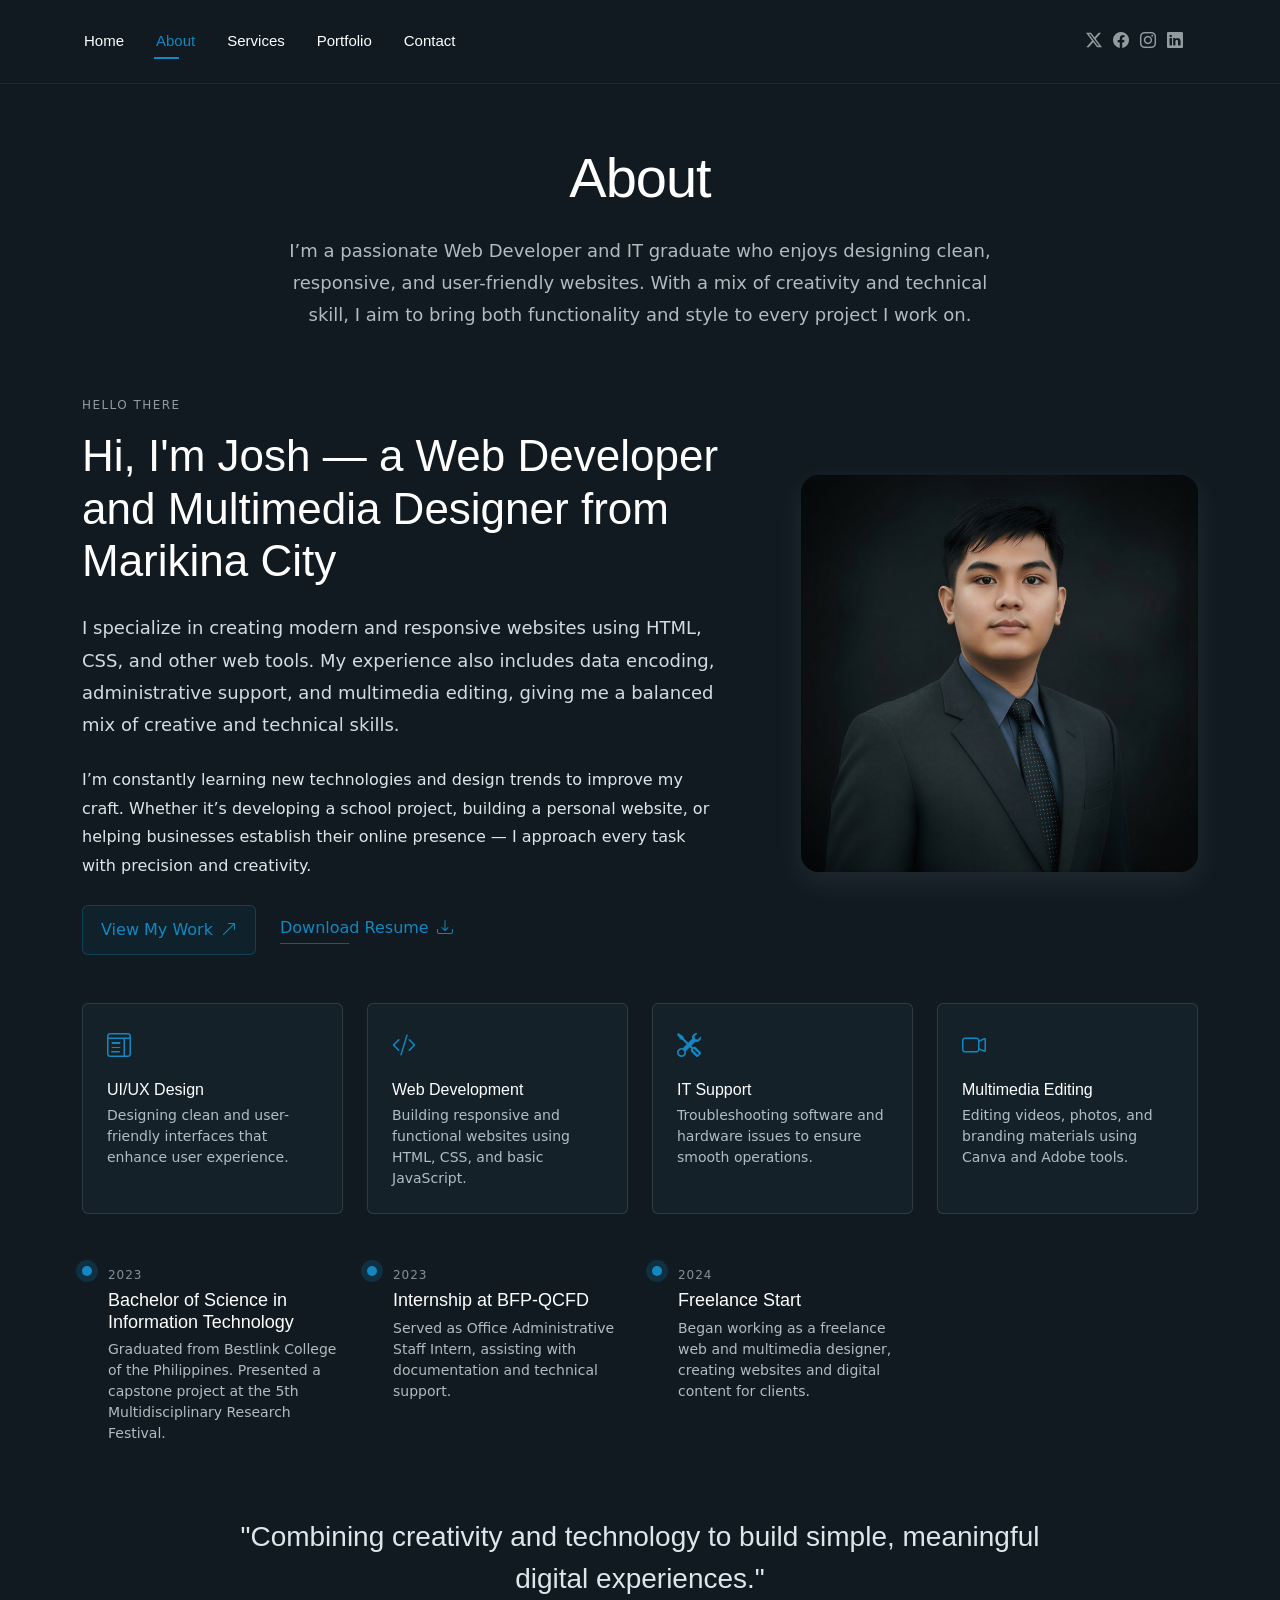
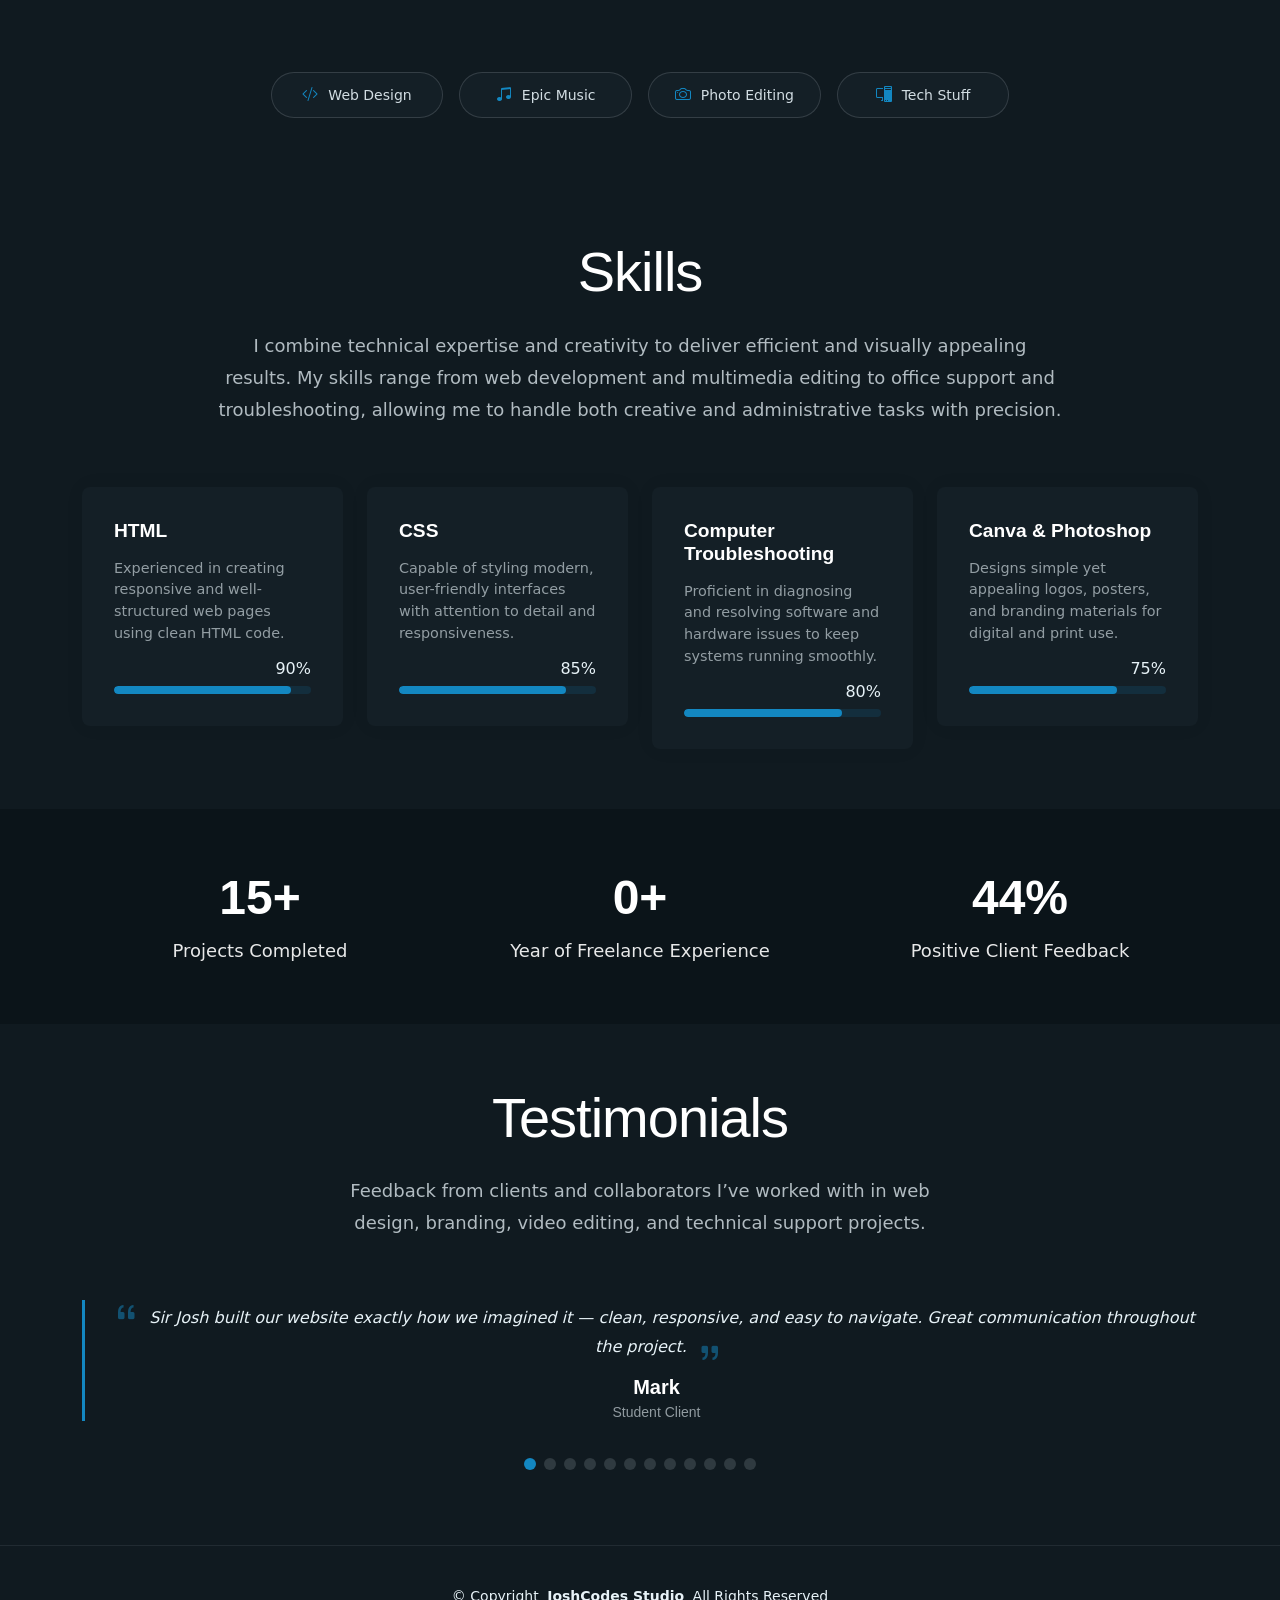
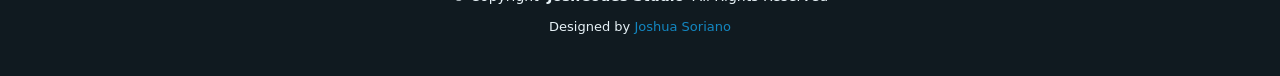
==== commit d72e71c6: "Update about.html" ====
--- a/about.html
+++ b/about.html
@@ -94,7 +94,7 @@
                 <a href="portfolio.html" class="btn-ghost">
                   View My Work <i class="bi bi-arrow-up-right"></i>
                 </a>
-                <a href="assets/download/JoshuaSoriano_Resume.pdf" class="link-underline" download>
+                <a href="assets/download/Soriano_Resume.pdf" class="link-underline" download>
                   Download Resume <i class="bi bi-download"></i>
                 </a>
               </div>
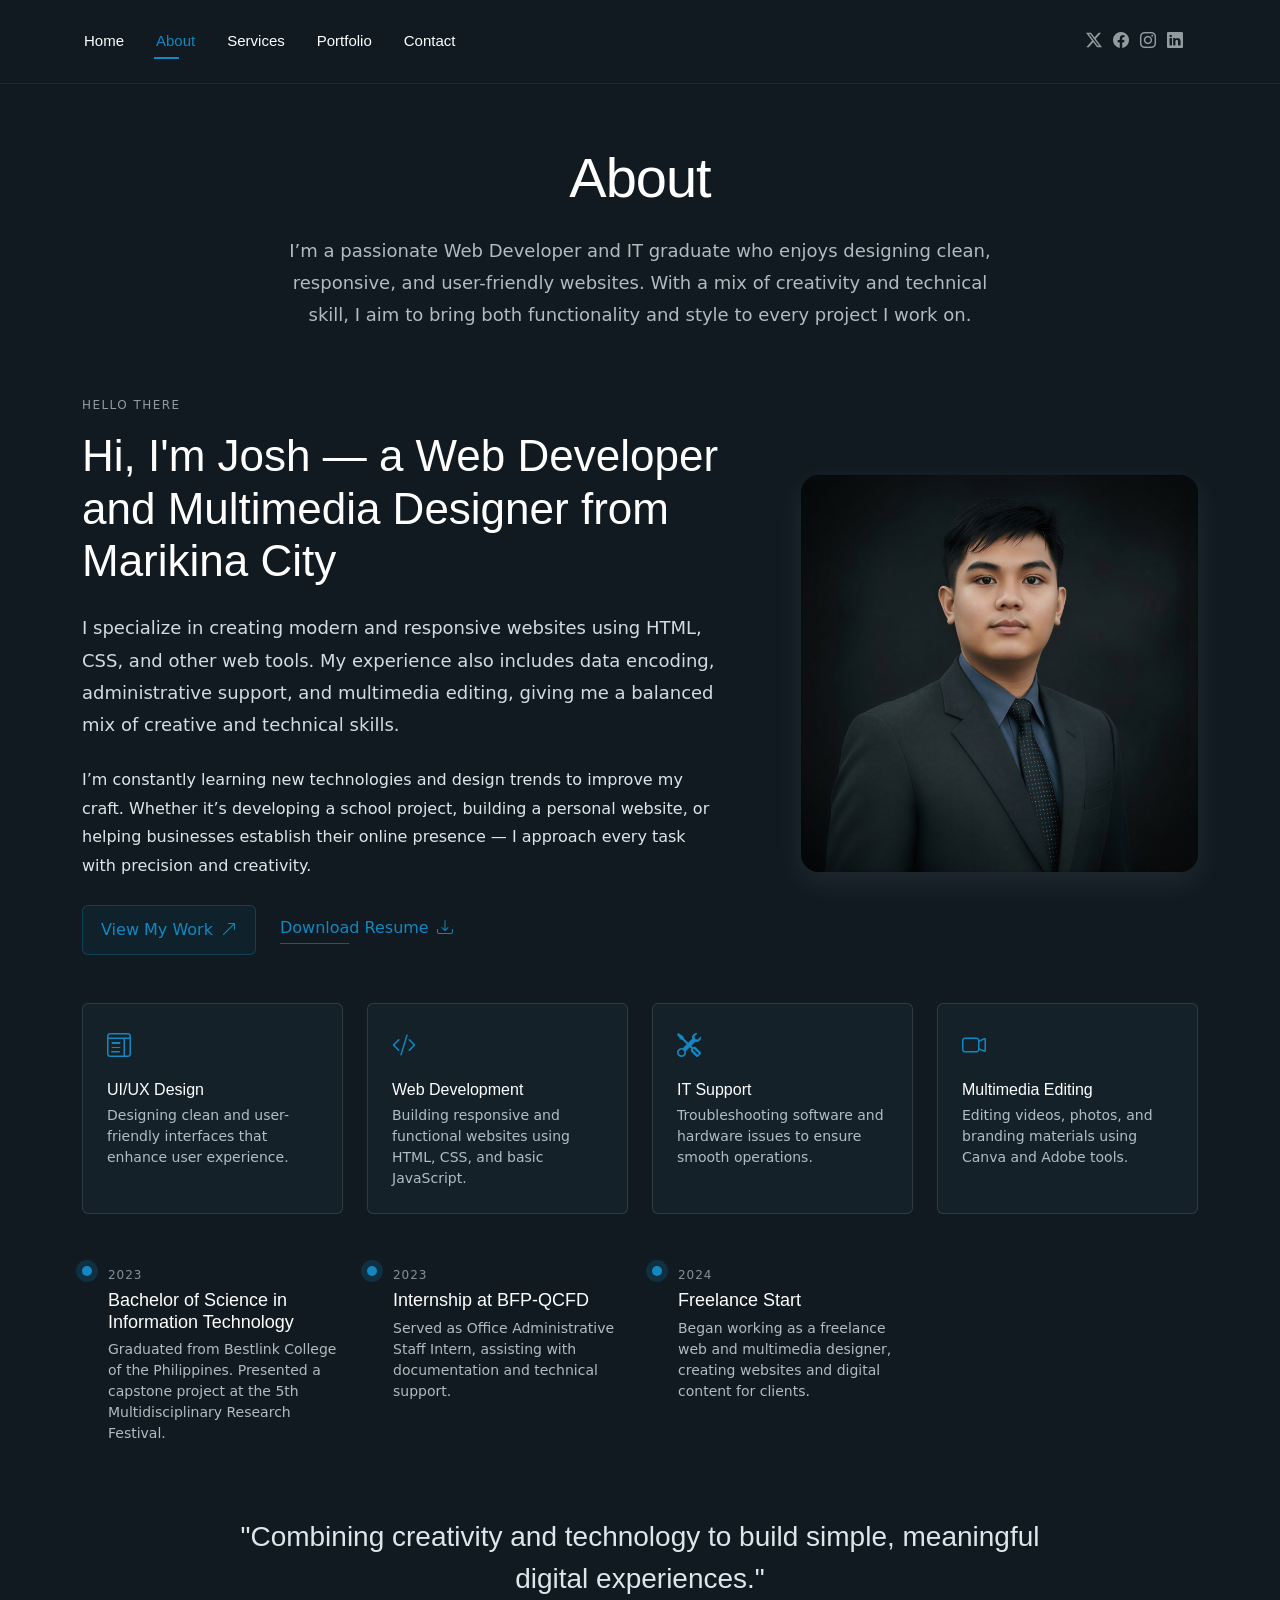
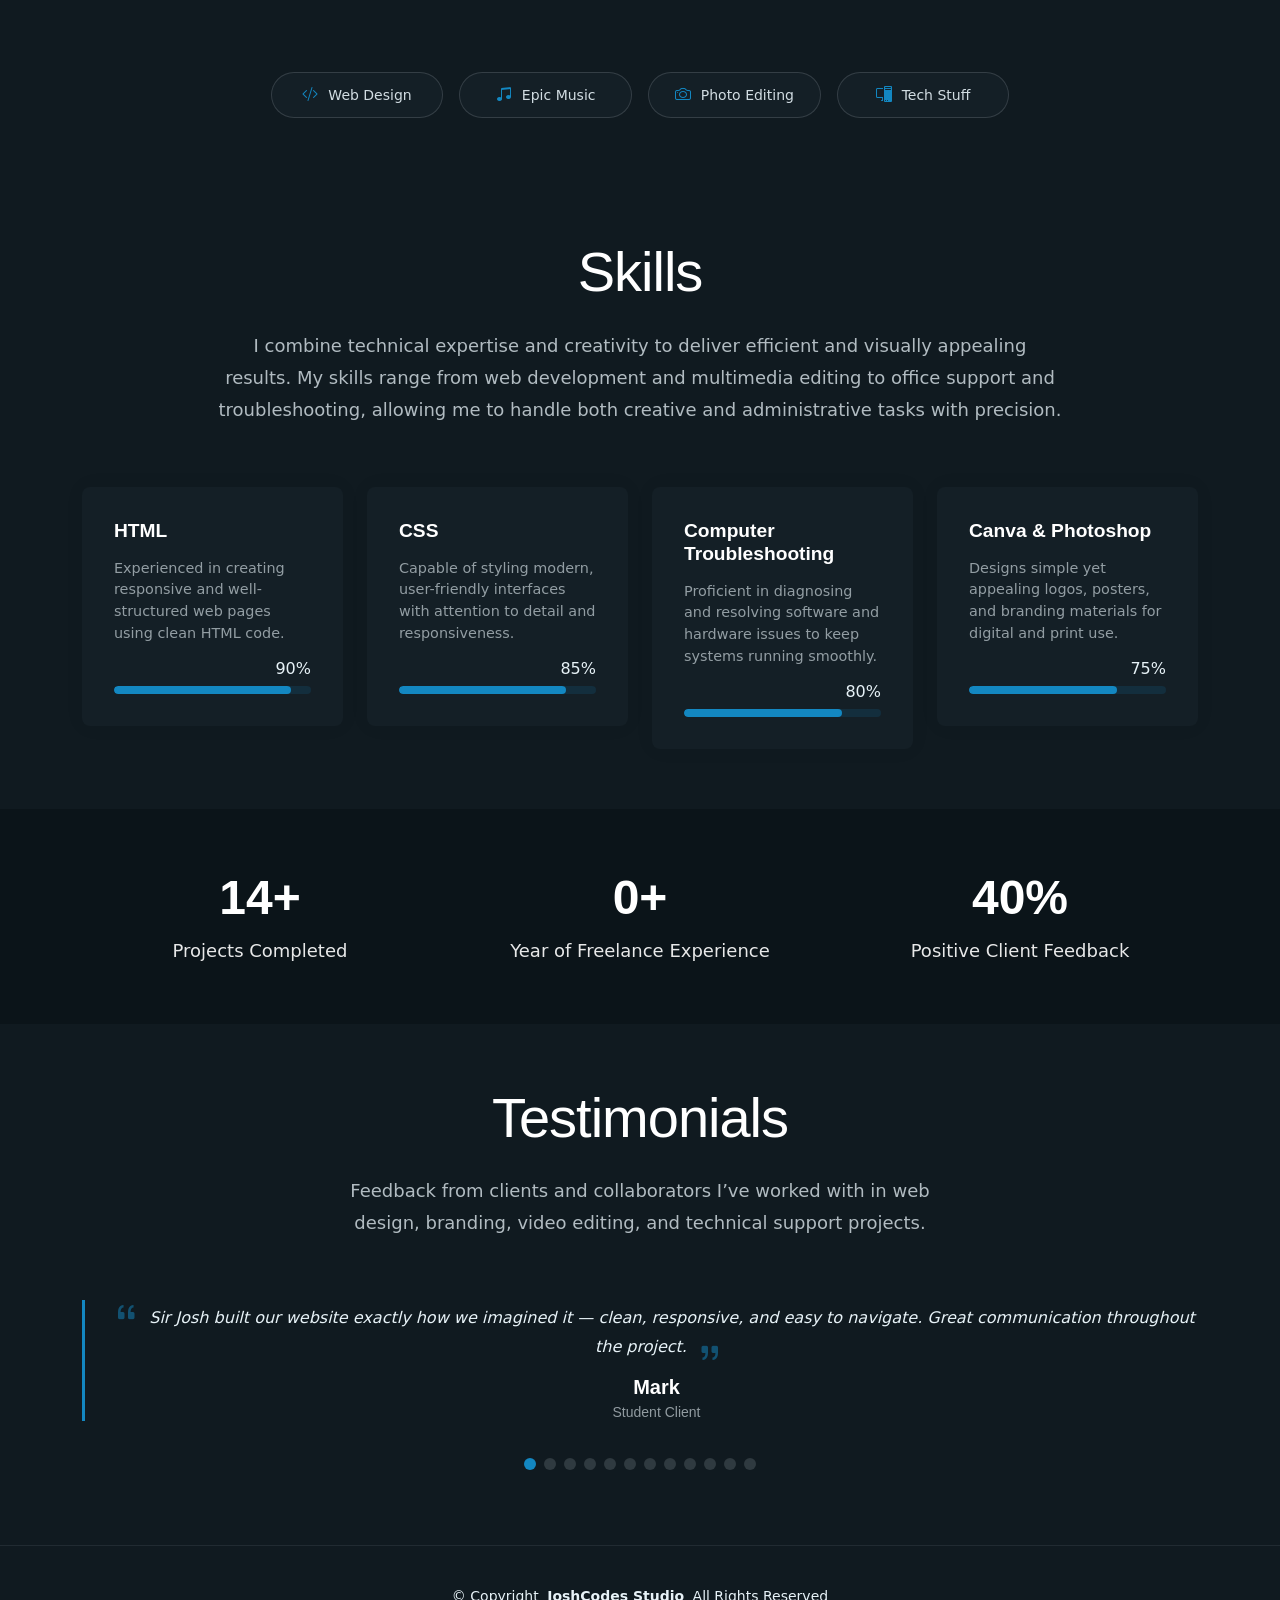
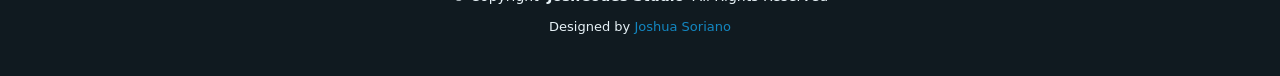
==== commit 879acba2: "Update about.html" ====
--- a/about.html
+++ b/about.html
@@ -94,7 +94,7 @@
                 <a href="portfolio.html" class="btn-ghost">
                   View My Work <i class="bi bi-arrow-up-right"></i>
                 </a>
-                <a href="assets/download/Soriano_Resume.pdf" class="link-underline" download>
+                <a href="assets/Resumé.pdf" class="link-underline" download>
                   Download Resume <i class="bi bi-download"></i>
                 </a>
               </div>
